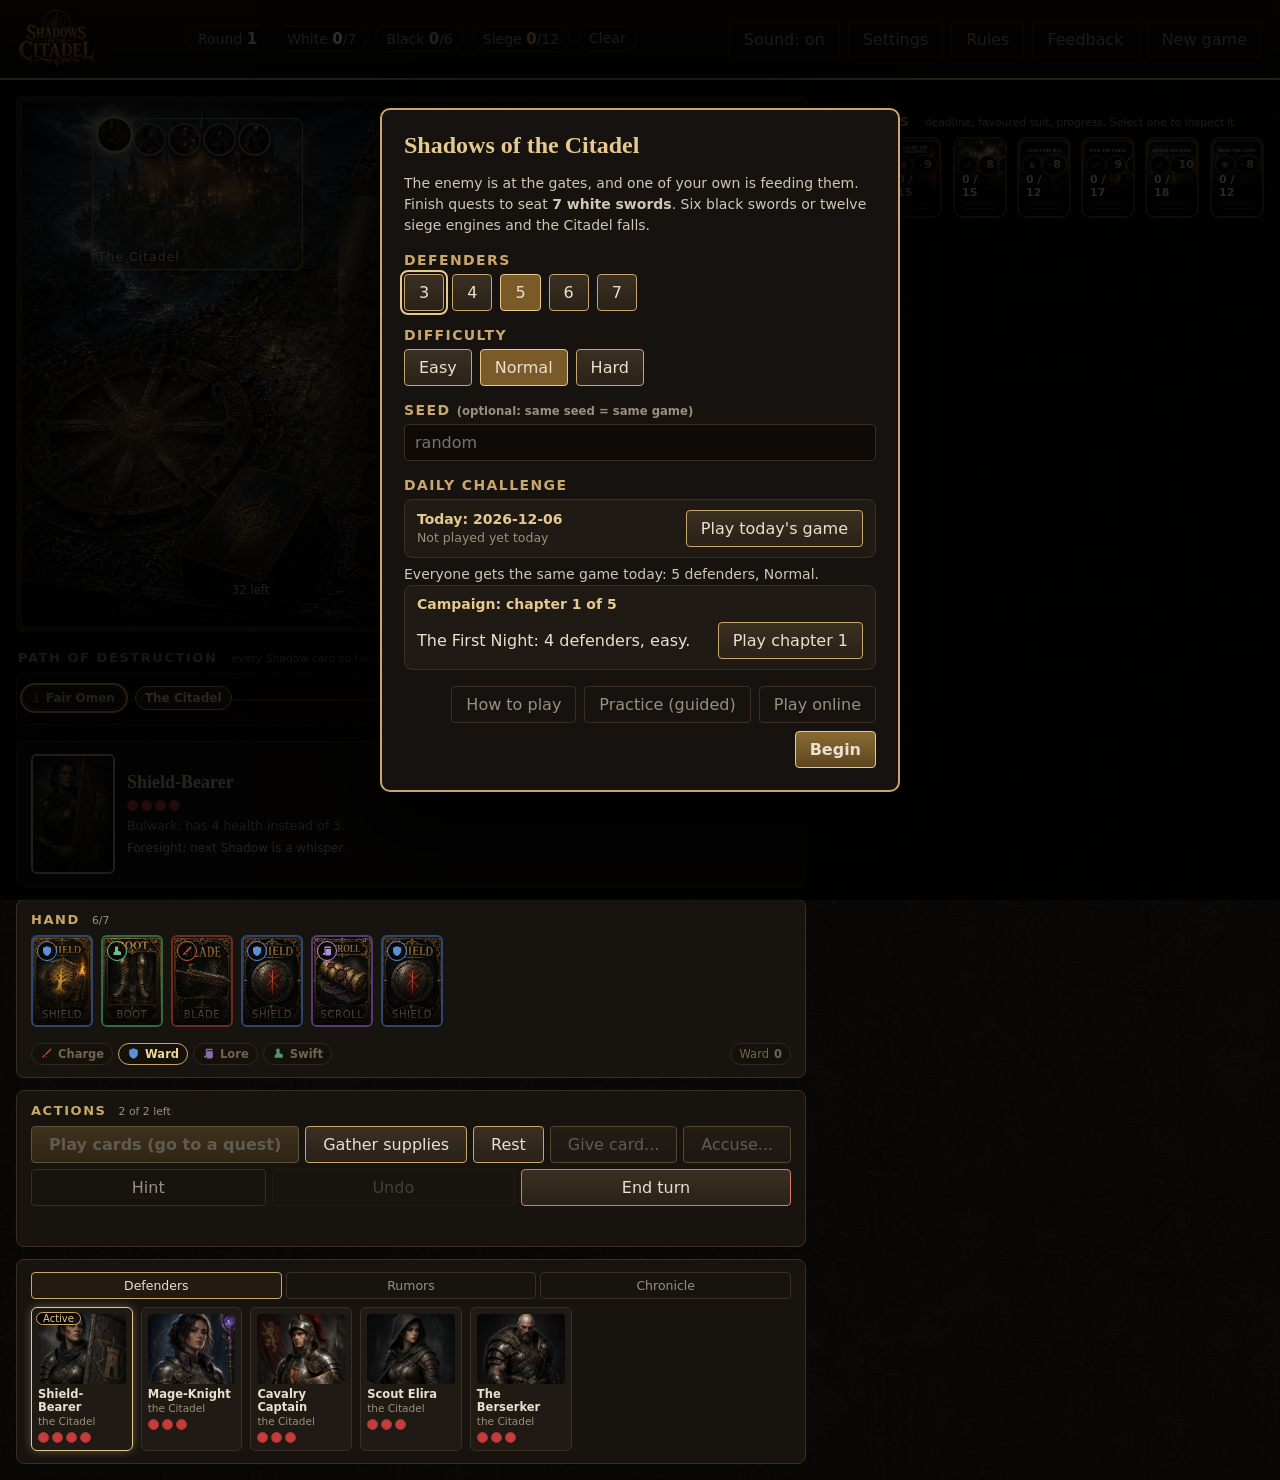
==== index.html @ 79a581ec "﻿Cache-bust CSS and scripts so browsers pick up each release index.html now loads css/js with ?v=202" ====
<!DOCTYPE html>
<html lang="en">
<head>
<meta charset="UTF-8">
<meta name="viewport" content="width=device-width, initial-scale=1">
<title>Shadows of the Citadel</title>
<meta name="description" content="A cooperative board game of siege and betrayal. Hold the Citadel, finish the quests, and unmask the Traitor.">
<meta name="theme-color" content="#080605">
<meta name="color-scheme" content="dark">
<link rel="icon" href="favicon.svg" type="image/svg+xml">
<meta property="og:type" content="website">
<meta property="og:title" content="Shadows of the Citadel">
<meta property="og:description" content="A cooperative board game of siege and betrayal. Hold the Citadel, finish the quests, and unmask the Traitor.">
<meta property="og:image" content="https://generalwax2018.github.io/SHADOWS-OF-THE-CITADEL/assets/social.jpg">
<meta property="og:url" content="https://generalwax2018.github.io/SHADOWS-OF-THE-CITADEL/">
<meta name="twitter:card" content="summary_large_image">
<link rel="preload" href="assets/board.webp" as="image" type="image/webp">
<link rel="stylesheet" href="css/style.css?v=20261123b">
</head>
<body>
<noscript><p style="margin:0;padding:24px;text-align:center;color:#e8e0d0;background:#14100c">Shadows of the Citadel needs JavaScript. Please turn it on for this site and reload.</p></noscript>

<header class="topbar">
  <h1 class="has-logo"><img class="logo-img" src="assets/ui/logo.webp" alt="Shadows of the Citadel"></h1>
  <div class="status" aria-live="polite">
    <span class="chip" title="Rounds played">Round <strong id="round">1</strong></span>
    <span class="chip white" title="Seven white swords wins">White <strong id="white">0</strong>/7</span>
    <span class="chip black" title="Six black swords loses">Black <strong id="black">0</strong>/6</span>
    <span class="chip siege" title="Twelve siege engines loses">Siege <strong id="siege">0</strong>/12</span>
    <span class="chip weather" id="weatherLabel">Clear</span>
    <span class="chip net" id="netChip" hidden></span>
  </div>
  <div class="topbtns">
    <button id="btnSound" class="ghost" aria-pressed="true">Sound: on</button>
    <button id="btnSettings" class="ghost">Settings</button>
    <button id="btnRules" class="ghost">Rules</button>
    <button id="btnFeedback" class="ghost">Feedback</button>
    <button id="btnInvite" class="ghost" hidden title="Invite a friend or bring someone back into this game">Invite / rejoin</button>
    <button id="btnNew" class="ghost">New game</button>
  </div>
</header>

<main class="layout">
  <section class="stage-wrap" aria-label="Game board">
    <div class="stage" id="stage">
      <img class="board-img" src="assets/board.webp" alt="The Citadel war table" draggable="false">
      <div class="overlay" id="overlay">
        <div class="siege-row" id="siegeRow" aria-hidden="true"></div>
        <div class="wheel" id="wheel" aria-hidden="true"></div>
        <div class="deck-label shadow-deck" id="shadowDeck" title="Shadow deck: one card is drawn at the start of every turn"></div>
        <div class="citadel-spot" id="citadelSpot" role="button" tabindex="0" aria-label="The Citadel">
          <span class="spot-name">The Citadel</span>
          <div class="tokens" id="tokens-citadel"></div>
        </div>
        <div class="slots" id="slots"></div>
        <canvas class="weather-canvas" id="weatherCanvas"></canvas>
        <div class="dim" id="dim"></div>
      </div>
      <div class="exp" id="expedition" role="region" aria-label="Mission view"></div>
      <div class="hurt" id="hurt" aria-hidden="true"></div>
      <div class="banner" id="banner" aria-live="polite"></div>
      <div class="shadow-reveal" id="shadowReveal" aria-hidden="true"></div>
      <div class="chronicle" id="chronicle" aria-live="polite"></div>
      <div class="toasts" id="toasts" aria-hidden="true"></div>
    </div>

    <h2 class="missions-title">Path of destruction <small>every Shadow card so far; the fire creeps toward the Citadel</small></h2>
    <div class="trail" id="trail" role="list" aria-label="Shadow cards drawn so far"></div>

  </section>

  <section class="missions-wrap" aria-label="Missions">
    <h2 class="missions-title">Missions <small>deadline, favoured suit, progress. Select one to inspect it</small></h2>
    <div class="missions" id="missions" role="list"></div>
  </section>

  <aside class="side">
    <section class="panel active-panel" id="activePanel"></section>

    <section class="panel quest-list-panel">
      <h2>Quests <small>tap for details</small></h2>
      <div id="questList"></div>
    </section>

    <section class="panel">
      <h2>Hand <small id="handHint"></small></h2>
      <div class="hand" id="hand"></div>
      <div class="powers" id="powers" aria-label="Suit powers: play two cards of one suit to trigger it"></div>
    </section>

    <section class="panel">
      <h2>Actions <small id="actionsLeft"></small></h2>
      <div class="coach" id="coach" hidden></div>
      <div class="actions" id="actions"></div>
      <p class="msg" id="msg" role="status"></p>
    </section>

    <section class="panel tabs-panel">
      <div class="tabbar" role="tablist">
        <button type="button" role="tab" class="sel" data-tab="party" aria-selected="true">Defenders</button>
        <button type="button" role="tab" data-tab="rumors" aria-selected="false">Rumors <i id="rumorDot" class="dot" hidden></i></button>
        <button type="button" role="tab" data-tab="log" aria-selected="false">Chronicle</button>
      </div>
      <div class="tabpane" data-pane="party"><div class="party" id="party"></div></div>
      <div class="tabpane" data-pane="rumors" hidden><p class="muted-note">Who was near each sabotage</p><div id="rumors" class="rumors"></div></div>
      <div class="tabpane" data-pane="log" hidden><div class="log" id="log" aria-live="polite"></div></div>
    </section>
  </aside>
</main>

<!-- quest detail / modals -->
<div class="modal" id="modal" role="dialog" aria-modal="true" aria-labelledby="modalTitle" hidden>
  <div class="modal-card" id="modalCard"></div>
</div>

<script src="js/engine.js?v=20261123b"></script>
<script src="js/fx.js?v=20261123b"></script>
<script src="js/missions.js?v=20261123b"></script>
<script src="js/ambience.js?v=20261123b"></script>
<script src="js/sound.js?v=20261123b"></script>
<script src="js/net.js?v=20261123b"></script>
<script src="js/online.js?v=20261123b"></script>
<script src="js/ui.js?v=20261123b"></script>
</body>
</html>
---- css/style.css ----
:root {
  --bg: #080605;
  --panel: #17130f;
  --panel-2: #1f1a14;
  --edge: #3a2f22;
  --gold: #c9a66b;
  --gold-hi: #e6c98f;
  --ink: #e8e0d0;
  --muted: #9a8f7c;
  --good: #7bc67b;
  --bad: #e07474;
  --blade: #d0584a;
  --shield: #5c8fd6;
  --scroll: #b58be0;
  --boot: #6cc08a;
}
* { box-sizing: border-box; }
html, body { margin: 0; background: var(--bg); color: var(--ink); }
body {
  font-family: 'Segoe UI', system-ui, -apple-system, sans-serif;
  min-height: 100vh;
  background: radial-gradient(circle at 50% 0%, #1c150f 0%, var(--bg) 60%);
}
[hidden] { display: none !important; }
button { font: inherit; color: inherit; }

/* ---------- top bar ---------- */
.topbar {
  display: flex; flex-wrap: wrap; gap: 10px 20px; align-items: center; justify-content: space-between;
  padding: 10px 18px; border-bottom: 2px solid var(--gold);
  background: linear-gradient(180deg, #1c150f, #0d0a08);
}
.topbar h1 { margin: 0; font: 300 clamp(16px, 2.4vw, 24px) Georgia, serif; letter-spacing: 0.35em; text-transform: uppercase; color: var(--gold); }
.status { display: flex; flex-wrap: wrap; gap: 8px; font-size: 14px; }
.chip { padding: 3px 10px; border: 1px solid var(--edge); border-radius: 999px; background: #120e0b; color: var(--muted); }
.chip strong { color: var(--ink); font-size: 15px; }
.chip.white strong { color: #fff; } .chip.black strong { color: #c9b0b0; } .chip.siege strong { color: #ff9a6a; }
.chip.warn { border-color: var(--bad); }
.chip.warn strong { color: var(--bad); }
.topbtns { display: flex; gap: 8px; }

button {
  background: linear-gradient(#3a2f22, #2a2218); border: 1px solid var(--gold);
  padding: 8px 14px; border-radius: 4px; cursor: pointer; transition: background .15s, transform .1s, opacity .15s;
}
button:hover:not(:disabled) { background: #4d4030; }
button:active:not(:disabled) { transform: translateY(1px); }
button:disabled { opacity: .35; cursor: not-allowed; }
button:focus-visible, .slot:focus-visible, .citadel-spot:focus-visible, .card:focus-visible { outline: 2px solid var(--gold-hi); outline-offset: 2px; }
button.ghost { background: transparent; border-color: var(--edge); color: var(--muted); }
button.ghost:hover:not(:disabled) { color: var(--ink); border-color: var(--gold); background: #1a1510; }
button.primary { background: linear-gradient(#8a6a32, #5e4620); border-color: var(--gold-hi); font-weight: 600; }
button.primary:hover:not(:disabled) { background: #9c7a3a; }
button.danger { border-color: var(--bad); }

/* ---------- layout ---------- */
.layout { display: grid; grid-template-columns: minmax(0, 1fr) 380px; gap: 16px; padding: 16px; align-items: start; }
@media (max-width: 980px) { .layout { grid-template-columns: minmax(0, 1fr); padding: 10px; } }
.stage-wrap, .side, .panel { min-width: 0; }
.actions button { flex: 1 1 auto; }
.topbar { gap: 8px 14px; }

/* Phone: the painted frames are too small to read, so show a plain quest list as well. */
.quest-list-panel { display: none; }
@media (max-width: 760px) {
  .quest-list-panel { display: block; }
  .slot .qname, .slot .qmeta { display: none; }
  .topbar h1 { letter-spacing: .18em; }
  .active-panel { grid-template-columns: 70px 1fr; }
  .active-panel .portrait { width: 70px; height: 100px; }
}
.qrow { display: grid; grid-template-columns: 1fr auto; gap: 2px 10px; width: 100%; text-align: left; margin: 0 0 6px; padding: 8px 10px; }
.qrow.selected { border-color: var(--gold-hi); background: #4d4030; }
.qrow small { color: var(--muted); grid-column: 1 / -1; }
.qrow .qbar { grid-column: 1 / -1; height: 5px; background: #000; border-radius: 99px; overflow: hidden; }
.qrow .qbar i { display: block; height: 100%; background: linear-gradient(90deg, #8a6a32, #e6c98f); }

.stage-wrap { position: sticky; top: 10px; }
@media (max-width: 980px) { .stage-wrap { position: static; } }
.stage {
  position: relative; container-type: inline-size; border: 6px solid #2a2218; border-radius: 6px;
  box-shadow: 0 14px 50px rgba(0,0,0,.8); overflow: hidden; background: #000;
}
.board-img { display: block; width: 100%; height: auto; user-select: none; }
.overlay { position: absolute; inset: 0; }

/* siege strip along the top */
.siege-row { position: absolute; left: 42%; width: 54%; top: 11.5%; display: flex; justify-content: space-between; transform: rotate(4.3deg); transform-origin: 0 0; }
.siege-dot {
  width: 3.4cqw; height: 3.4cqw; border-radius: 50%;
  border: 0.25cqw solid rgba(201,166,107,.55); background: rgba(0,0,0,.55);
  transition: background .4s, box-shadow .4s, border-color .4s;
}
.siege-dot.on { background: radial-gradient(circle at 35% 30%, #ffb27a, #c2411a 60%, #5a1a08); border-color: #ffb27a; box-shadow: 0 0 1.2cqw rgba(255,110,40,.8); }

/* sword wheel tokens */
.wheel { position: absolute; inset: 0; pointer-events: none; }
.seat {
  position: absolute; width: 2.9cqw; height: 2.9cqw; transform: translate(-50%, -50%); border-radius: 50%;
  border: 0.25cqw dashed rgba(201,166,107,.55); background: rgba(0,0,0,.35); transition: all .45s;
}
.seat.white { border: 0.25cqw solid #fff; background: radial-gradient(circle at 35% 30%, #fff, #cfcfcf 60%, #8d8d8d); box-shadow: 0 0 1.2cqw rgba(255,255,255,.8); }
.seat.black { border: 0.25cqw solid #777; background: radial-gradient(circle at 35% 30%, #555, #111 60%, #000); box-shadow: 0 0 1cqw rgba(0,0,0,.9); }

.deck-label {
  position: absolute; left: 20.4%; top: 69.5%; width: 17.8%; height: 26%;
  display: flex; align-items: flex-end; justify-content: center; text-align: center;
  font-size: 1.5cqw; color: var(--gold-hi); text-shadow: 0 1px 3px #000; padding-bottom: 0.6cqw; pointer-events: auto;
}

.citadel-spot {
  position: absolute; left: 9%; top: 3%; width: 27%; height: 29%;
  border: 0.2cqw solid transparent; border-radius: 1cqw; cursor: pointer;
  display: flex; flex-direction: column; justify-content: flex-end; padding: 0.6cqw;
  transition: border-color .2s, background .2s;
}
.citadel-spot:hover, .citadel-spot.here { border-color: rgba(201,166,107,.7); background: rgba(201,166,107,.08); }
.spot-name { font-size: 1.6cqw; color: var(--gold-hi); text-shadow: 0 1px 4px #000, 0 0 8px #000; letter-spacing: .08em; }

/* quest frames over the seven gold frames */
.slots { position: absolute; inset: 0; pointer-events: none; }
.slot {
  position: absolute; left: 40.6%; width: 13.4%; height: 6.8%;
  display: flex; flex-direction: column; justify-content: center; gap: 0.3cqw;
  padding: 0.5cqw 1.8cqw 0.5cqw 1cqw; border-radius: 0.8cqw; cursor: pointer; pointer-events: auto;
  background: linear-gradient(90deg, rgba(10,8,6,.88), rgba(10,8,6,.72));
  border: 0.2cqw solid transparent; text-align: left; transition: transform .15s, border-color .15s, box-shadow .15s;
}
.slot:hover { transform: translateX(-0.5cqw); border-color: var(--gold); }
.slot.selected { border-color: var(--gold-hi); box-shadow: 0 0 1.6cqw rgba(230,201,143,.6); }
.slot.empty { opacity: .35; cursor: default; }
.slot.urgent .timer { color: var(--bad); animation: pulse 1.1s ease-in-out infinite; }
.slot .qname {
  font-size: 1.22cqw; line-height: 1.05; color: var(--ink); font-weight: 600;
  display: -webkit-box; -webkit-line-clamp: 2; -webkit-box-orient: vertical; overflow: hidden;
}
.slot .qmeta { display: flex; align-items: center; gap: 0.6cqw; font-size: 1.12cqw; line-height: 1.1; color: var(--muted); white-space: nowrap; }
.slot { padding-top: 0.2cqw; padding-bottom: 0.9cqw; gap: 0.1cqw; }
.slot .bar { position: absolute; left: 1cqw; right: 1.8cqw; bottom: 0.35cqw; height: 0.55cqw; background: #000; border-radius: 99px; overflow: hidden; }
.slot .bar i { display: block; height: 100%; background: linear-gradient(90deg, #8a6a32, #e6c98f); transition: width .4s; }
.suit-ico { display: inline-block; width: 1.8cqw; height: 1.8cqw; vertical-align: -0.35cqw; }
.suit-ico svg, .ico svg { width: 100%; height: 100%; fill: currentColor; }
.suit-blade { color: var(--blade); } .suit-shield { color: var(--shield); } .suit-scroll { color: var(--scroll); } .suit-boot { color: var(--boot); }

/* defender tokens */
.tokens { position: absolute; display: flex; gap: 0.3cqw; }
.slot .tokens { right: 0.3cqw; bottom: -1cqw; }
.citadel-spot .tokens { left: 0.6cqw; top: 0.6cqw; flex-wrap: wrap; }
.token {
  width: 4.2cqw; height: 4.2cqw; border-radius: 50%; border: 0.3cqw solid #777;
  background-size: cover; background-position: 50% 14%; box-shadow: 0 0.3cqw 1cqw #000; transition: transform .4s;
}
.token.active { border-color: var(--gold-hi); box-shadow: 0 0 1.2cqw var(--gold-hi); transform: translateY(-0.6cqw) scale(1.12); }
.token.fallen { filter: grayscale(1) brightness(.5); }

/* weather */
.weather-canvas { position: absolute; inset: 0; width: 100%; height: 100%; pointer-events: none; }
.dim { position: absolute; inset: 0; background: #02030a; opacity: 0; pointer-events: none; transition: opacity 1.5s; }
.toasts { position: absolute; left: 50%; top: 14%; transform: translateX(-50%); display: flex; flex-direction: column; gap: 6px; align-items: center; pointer-events: none; z-index: 5; }
.toast { padding: 6px 14px; background: rgba(10,8,6,.92); border: 1px solid var(--gold); border-radius: 6px; font-size: 1.9cqw; color: var(--ink); animation: toast 3.8s ease forwards; max-width: 70cqw; text-align: center; }
.toast.lose { border-color: var(--bad); color: #ffd0d0; } .toast.win { border-color: var(--good); color: #d4f5d4; }
@keyframes toast { 0% { opacity: 0; transform: translateY(-8px); } 8%, 82% { opacity: 1; transform: none; } 100% { opacity: 0; } }
@keyframes pulse { 50% { opacity: .45; } }
@keyframes breathe { 0%, 100% { transform: scale(1); } 50% { transform: scale(1.018) translateY(-1px); } }
@keyframes glow { 0%, 100% { box-shadow: 0 0 6px rgba(201,166,107,.25); } 50% { box-shadow: 0 0 18px rgba(201,166,107,.6); } }

/* ---------- side panels ---------- */
.side { display: flex; flex-direction: column; gap: 12px; }
.panel { background: var(--panel); border: 1px solid var(--edge); border-radius: 8px; padding: 12px 14px; }
.panel h2 { margin: 0 0 8px; font-size: 13px; letter-spacing: .12em; text-transform: uppercase; color: var(--gold); font-weight: 600; }
.panel h2 small { color: var(--muted); text-transform: none; letter-spacing: 0; font-weight: 400; margin-left: 6px; }

.active-panel { display: grid; grid-template-columns: 84px 1fr; gap: 12px; align-items: center; animation: glow 5s ease-in-out infinite; }
.active-panel .portrait { width: 84px; height: 120px; border-radius: 6px; border: 2px solid var(--gold); overflow: hidden; }
.portrait img { width: 100%; height: 100%; object-fit: cover; object-position: 50% 12%; display: block; animation: breathe 4.5s ease-in-out infinite; transform-origin: 50% 100%; }
.active-panel h3 { margin: 0 0 2px; font: 600 18px Georgia, serif; color: var(--gold-hi); }
.active-panel p { margin: 4px 0 0; font-size: 12.5px; color: var(--muted); line-height: 1.35; }
.hp { display: inline-flex; gap: 3px; vertical-align: middle; }
.hp i { width: 11px; height: 11px; border-radius: 50%; border: 1px solid #a33; background: #c43c3c; }
.hp i.off { background: transparent; border-color: #553; }
.peek { margin-top: 6px; font-size: 12px; color: #9fb8e8; }

.hand { display: flex; flex-wrap: wrap; gap: 7px; min-height: 92px; }
.card {
  width: 54px; height: 82px; border-radius: 6px; border: 2px solid var(--edge); cursor: pointer; user-select: none;
  background: linear-gradient(160deg, #2b231a, #14100c); display: flex; flex-direction: column; align-items: center; justify-content: center; gap: 4px;
  font-size: 10px; letter-spacing: .06em; text-transform: uppercase; color: var(--muted); transition: transform .12s, box-shadow .12s, border-color .12s; position: relative;
}
.card .ico { width: 26px; height: 26px; }
.card:hover { transform: translateY(-4px); }
.card.selected { transform: translateY(-10px); border-color: var(--gold-hi); box-shadow: 0 6px 14px rgba(0,0,0,.6), 0 0 10px rgba(230,201,143,.5); color: var(--ink); }
.card.match::after { content: '\2605'; position: absolute; top: 2px; right: 4px; color: var(--gold-hi); font-size: 11px; }
.card.suit-blade { border-color: #6b2b24; } .card.suit-shield { border-color: #2b4670; } .card.suit-scroll { border-color: #55397a; } .card.suit-boot { border-color: #2d6a45; }
.card.selected.suit-blade { border-color: var(--blade); } .card.selected.suit-shield { border-color: var(--shield); }
.card.selected.suit-scroll { border-color: var(--scroll); } .card.selected.suit-boot { border-color: var(--boot); }
.empty-note { color: var(--muted); font-size: 13px; padding: 6px 0; }

.actions { display: flex; flex-wrap: wrap; gap: 6px; }
.msg { min-height: 20px; margin: 8px 0 0; font-size: 12.5px; color: var(--bad); }
.msg.ok { color: var(--good); }

.party { display: grid; grid-template-columns: repeat(auto-fill, minmax(100px, 1fr)); gap: 8px; }
.pm { border: 1px solid var(--edge); background: var(--panel-2); border-radius: 6px; padding: 6px; font-size: 11.5px; position: relative; }
.pm.active { border-color: var(--gold-hi); box-shadow: 0 0 10px rgba(230,201,143,.35); }
.pm.down { opacity: .45; filter: grayscale(.8); }
.pm .portrait { height: 70px; border-radius: 4px; overflow: hidden; margin-bottom: 4px; }
.pm .nm { font-weight: 600; color: var(--ink); line-height: 1.15; }
.pm .where { color: var(--muted); font-size: 10.5px; margin: 1px 0 3px; }
.pm .badge { position: absolute; top: 4px; left: 4px; background: rgba(0,0,0,.8); border: 1px solid var(--gold); border-radius: 99px; padding: 0 6px; font-size: 10px; color: var(--gold-hi); }
.pm .badge.bad { border-color: var(--bad); color: var(--bad); }

.rumors { font-size: 12.5px; color: var(--muted); }
.rumor { padding: 3px 0; border-bottom: 1px dashed #2c2419; }
.rumor b { color: var(--ink); font-weight: 600; }
.tally { display: flex; flex-wrap: wrap; gap: 6px; margin-top: 8px; }
.tally span { border: 1px solid var(--edge); border-radius: 99px; padding: 1px 9px; background: #120e0b; }
.tally span.hot { border-color: var(--bad); color: #ffd0d0; }

.log { height: 190px; overflow-y: auto; background: #0a0806; border: 1px solid #261e15; border-radius: 6px; padding: 8px; font-size: 12.5px; line-height: 1.4; }
.log div { margin-bottom: 3px; }
.log .turn { color: var(--gold); margin-top: 6px; font-weight: 600; }
.log .win { color: var(--good); } .log .lose { color: var(--bad); }

/* ---------- modals ---------- */
.modal { position: fixed; inset: 0; background: rgba(0,0,0,.82); display: flex; align-items: center; justify-content: center; z-index: 50; padding: 12px; overflow-y: auto; }
.modal-card { background: #161210; border: 2px solid var(--gold); border-radius: 10px; padding: 22px; max-width: 520px; width: 100%; max-height: 94vh; overflow-y: auto; box-shadow: 0 24px 80px #000; }
.modal-card h2 { margin: 0 0 8px; font: 600 24px Georgia, serif; color: var(--gold-hi); }
.modal-card h3 { color: var(--gold); margin: 16px 0 6px; font-size: 14px; letter-spacing: .1em; text-transform: uppercase; }
.modal-card p, .modal-card li { color: #cfc6b4; line-height: 1.5; font-size: 14px; }
.modal-card ul { padding-left: 20px; margin: 6px 0; }
.modal-actions { display: flex; flex-wrap: wrap; gap: 8px; margin-top: 16px; justify-content: flex-end; }
.quest-art { width: 100%; max-height: 52vh; object-fit: contain; border-radius: 6px; display: block; margin: 0 auto 10px; border: 1px solid var(--edge); }
.quest-plate { border: 2px solid var(--gold); border-radius: 6px; padding: 40px 20px; margin-bottom: 10px; text-align: center; background: radial-gradient(circle at 50% 0%, #2a2218, #0e0b08); font: 600 28px Georgia, serif; color: var(--gold-hi); }
.choice-row { display: flex; flex-wrap: wrap; gap: 8px; margin: 6px 0; }
.choice-row button.sel { background: #7a5a28; border-color: var(--gold-hi); }
.pick { display: grid; grid-template-columns: repeat(auto-fill, minmax(110px, 1fr)); gap: 8px; margin-top: 8px; }
.pick button { padding: 6px; text-align: center; font-size: 12px; }
.pick .portrait { height: 80px; border-radius: 4px; overflow: hidden; margin-bottom: 4px; }
.kv { display: grid; grid-template-columns: auto 1fr; gap: 4px 14px; font-size: 13.5px; color: var(--muted); }
.kv b { color: var(--ink); font-weight: 600; }

@media (prefers-reduced-motion: reduce) {
  html:not(.full-motion) *, html:not(.full-motion) *::before, html:not(.full-motion) *::after { animation: none !important; transition: none !important; }
}
/* the Motion setting can also force it on */
html.reduce-motion *, html.reduce-motion *::before, html.reduce-motion *::after { animation: none !important; transition: none !important; }

/* Phone: frame text is unreadable at this size; the Quests list below the board replaces it. */
@media (max-width: 760px) { .slot .qname, .slot .qmeta { display: none !important; } }

.seed-input { width: 100%; padding: 8px 10px; background: #0d0a08; color: var(--ink); border: 1px solid var(--edge); border-radius: 4px; font: inherit; }
.seed-input:focus { outline: 2px solid var(--gold-hi); border-color: var(--gold); }
.record { margin: 12px 0 0; font-size: 13px; color: var(--muted); }
.record b { color: var(--gold-hi); }

/* ---------- motion polish ---------- */
.stage.shake { animation: shake .5s cubic-bezier(.36,.07,.19,.97); }
@keyframes shake {
  10%, 90% { transform: translate3d(-1px, 0, 0); } 20%, 80% { transform: translate3d(3px, 1px, 0); }
  30%, 50%, 70% { transform: translate3d(-6px, -1px, 0); } 40%, 60% { transform: translate3d(6px, 1px, 0); }
}
.hurt { position: absolute; inset: 0; pointer-events: none; opacity: 0; z-index: 4;
  background: radial-gradient(ellipse at center, transparent 40%, rgba(200,24,24,.7) 100%); }
.hurt.on { animation: hurt .7s ease-out; }
@keyframes hurt { 0% { opacity: 0; } 15% { opacity: 1; } 100% { opacity: 0; } }

.seat.pop { animation: pop .9s cubic-bezier(.2,1.6,.4,1); }
@keyframes pop { 0% { transform: translate(-50%,-50%) scale(.2); } 55% { transform: translate(-50%,-50%) scale(1.8); } 100% { transform: translate(-50%,-50%) scale(1); } }
.siege-dot.ignite { animation: ignite .9s ease-out; }
@keyframes ignite { 0% { transform: scale(1.9); filter: brightness(2.4); } 100% { transform: scale(1); filter: none; } }
.slot.gain { animation: gain .8s ease-out; }
@keyframes gain { 0% { box-shadow: 0 0 0 0 rgba(230,201,143,.95); } 100% { box-shadow: 0 0 2.6cqw 1.2cqw rgba(230,201,143,0); } }
.chip strong.bump { animation: bump .5s ease-out; display: inline-block; }
@keyframes bump { 0% { transform: scale(1); } 35% { transform: scale(1.7); color: var(--gold-hi); } 100% { transform: scale(1); } }

.burst { position: absolute; width: 0; height: 0; z-index: 4; pointer-events: none; }
.burst::before, .burst::after { content: ''; position: absolute; left: 0; top: 0; border-radius: 50%; transform: translate(-50%,-50%); }
.burst::before { width: 4cqw; height: 4cqw; border: 0.4cqw solid rgba(255,230,160,.95); animation: ring 1s ease-out forwards; }
.burst::after { width: 2cqw; height: 2cqw; background: radial-gradient(circle, rgba(255,240,190,.95), rgba(230,180,80,0) 70%); animation: ring 1.1s .08s ease-out forwards; }
@keyframes ring { 0% { transform: translate(-50%,-50%) scale(.2); opacity: 1; } 100% { transform: translate(-50%,-50%) scale(5); opacity: 0; } }

.card.deal { animation: deal .5s cubic-bezier(.2,.9,.3,1.2) both; }
@keyframes deal { 0% { opacity: 0; transform: translateY(-34px) rotate(-10deg) scale(.8); } 100% { opacity: 1; transform: none; } }

.banner {
  position: absolute; left: 50%; top: 46%; z-index: 6; pointer-events: none; opacity: 0;
  transform: translate(-50%,-50%) scale(.85); padding: 0.8cqw 3.4cqw; border: 0.2cqw solid var(--gold);
  background: linear-gradient(90deg, rgba(10,8,6,0), rgba(10,8,6,.9) 20%, rgba(10,8,6,.9) 80%, rgba(10,8,6,0));
  font: 600 3cqw Georgia, serif; letter-spacing: .1em; color: var(--gold-hi); text-shadow: 0 0.2cqw 1cqw #000; white-space: nowrap;
  border-left: none; border-right: none; transition: opacity .35s, transform .35s;
}
.banner.show { opacity: 1; transform: translate(-50%,-50%) scale(1); }
.banner.mine { color: #fff3c9; box-shadow: 0 0 3cqw rgba(230,201,143,.5); }

.shadow-reveal { position: absolute; right: 2.5%; top: 14%; z-index: 6; pointer-events: none; perspective: 900px; opacity: 0; }
.shadow-reveal.show { opacity: 1; }
.sr-card {
  width: 19cqw; padding: 1.2cqw 1.4cqw; text-align: center; border: 0.3cqw solid #6b2b24; border-radius: 1cqw;
  background: linear-gradient(160deg, #1b0f0d, #0a0605); color: #e8cfc8; box-shadow: 0 1cqw 3cqw #000;
  animation: flipin .7s cubic-bezier(.2,.8,.2,1) both, fadeout .5s 1.8s forwards;
}
.sr-card small { display: block; font-size: 1.1cqw; letter-spacing: .3em; text-transform: uppercase; color: #b9645a; }
.sr-card b { display: block; font: 600 2.3cqw Georgia, serif; margin: 0.3cqw 0; color: #ffd9cf; }
.sr-card span { font-size: 1.35cqw; color: #cdb2ab; line-height: 1.3; }
@keyframes flipin { 0% { transform: rotateY(90deg) translateY(-2cqw); opacity: 0; } 100% { transform: none; opacity: 1; } }
@keyframes fadeout { to { opacity: 0; transform: translateY(1cqw); } }

.turn-tag { display: inline-block; font-size: 11px; letter-spacing: .12em; text-transform: uppercase; color: var(--muted); border: 1px solid var(--edge); border-radius: 99px; padding: 1px 9px; margin-bottom: 4px; }
.turn-tag.mine { color: #1b130a; background: var(--gold-hi); border-color: var(--gold-hi); font-weight: 700; }
.role-tag { display: inline-block; margin: 0 0 4px 6px; font-size: 11px; letter-spacing: .1em; text-transform: uppercase; color: #ffd0d0; border: 1px solid var(--bad); border-radius: 99px; padding: 1px 9px; }
.pm .owner { color: var(--gold); font-size: 10.5px; }
.chip.net { border-color: var(--gold); }

/* ---------- online lobby ---------- */
textarea.code { width: 100%; background: #0d0a08; color: #cfc6b4; border: 1px solid var(--edge); border-radius: 4px; padding: 8px; font: 11px/1.35 Consolas, monospace; resize: vertical; word-break: break-all; }
textarea.code:focus { outline: 2px solid var(--gold-hi); }
.row { display: flex; flex-wrap: wrap; gap: 8px; margin: 8px 0; }
label.check { display: flex; gap: 8px; align-items: center; margin: 12px 0 0; font-size: 13px; color: var(--muted); }
.seat-list { list-style: none; padding: 0; margin: 8px 0; display: grid; gap: 4px; }
.seat-row { display: grid; grid-template-columns: 24px 1fr auto; gap: 8px; padding: 6px 10px; border: 1px solid var(--edge); border-radius: 4px; background: var(--panel-2); font-size: 14px; }
.seat-row em { font-style: normal; font-size: 11px; letter-spacing: .1em; text-transform: uppercase; color: var(--muted); }
.seat-row.human em, .seat-row.host em { color: var(--good); }

/* toasts sit over the (decorative) mountain panel so they never cover quest frames or the wheel */
.toasts { left: auto; right: 2%; top: auto; bottom: 3%; transform: none; align-items: flex-end; max-width: 44%; }
.toast { font-size: 1.45cqw; padding: 0.5cqw 1.2cqw; max-width: 42cqw; text-align: right; }

/* ======================= mission cards ======================= */
.stage-wrap { position: static; }
@media (min-width: 981px) { .side { position: sticky; top: 10px; max-height: calc(100vh - 20px); overflow-y: auto; scrollbar-width: thin; padding-right: 2px; } }

.missions-title { margin: 18px 2px 8px; font-size: 13px; letter-spacing: .12em; text-transform: uppercase; color: var(--gold); font-weight: 600; }
.missions-title small { text-transform: none; letter-spacing: 0; color: var(--muted); font-weight: 400; margin-left: 8px; }
.missions { display: grid; grid-template-columns: repeat(7, minmax(0, 1fr)); gap: 10px; }
.mslot { position: relative; aspect-ratio: 2 / 3; border-radius: 9px; }
.mslot.empty { border: 1px dashed var(--edge); background: rgba(255,255,255,.02); }

.mc {
  position: absolute; inset: 0; width: 100%; height: 100%; padding: 0; overflow: hidden; cursor: pointer; text-align: left;
  border: 2px solid #4a3b28; border-radius: 9px; background: #0d0a07; color: var(--ink);
  transform: perspective(800px) rotateX(var(--rx, 0deg)) rotateY(var(--ry, 0deg)) translateY(var(--ty, 0px));
  transition: transform .18s ease-out, border-color .2s, box-shadow .25s;
  box-shadow: 0 6px 16px rgba(0,0,0,.55);
}
.mc:hover { --ty: -6px; border-color: var(--gold); background: #0d0a07; }
.mc.selected { border-color: var(--gold-hi); box-shadow: 0 0 20px rgba(230,201,143,.6), 0 6px 16px rgba(0,0,0,.55); }
.mc:focus-visible { outline: 2px solid var(--gold-hi); outline-offset: 3px; }
.mc.urgent { animation: urgent 1.7s ease-in-out infinite; }
@keyframes urgent { 0%, 100% { box-shadow: 0 0 0 rgba(255,60,40,0), 0 6px 16px rgba(0,0,0,.55); border-color: #6b2b24; } 50% { box-shadow: 0 0 22px rgba(255,70,40,.75), 0 6px 16px rgba(0,0,0,.55); border-color: #d0584a; } }
.mc.hit { animation: hit .6s ease-out; }
@keyframes hit { 0% { filter: none; } 25% { filter: brightness(1.6) saturate(0) ; transform: translateX(-4px); } 50% { transform: translateX(4px); } 100% { filter: none; } }

.mc-art { position: absolute; inset: 0; }
.mc-img, .mc-svg { width: 100%; height: 100%; display: block; object-fit: cover; user-select: none; pointer-events: none; }
.mc-img { animation: kenburns 16s ease-in-out infinite alternate; transform-origin: 50% 40%; }
@keyframes kenburns { from { transform: scale(1) translate(0, 0); } to { transform: scale(1.09) translate(-1.2%, -1.5%); } }
.mc-shine { position: absolute; inset: 0; pointer-events: none; opacity: 0; transition: opacity .25s;
  background: radial-gradient(circle at var(--sx, 50%) 30%, rgba(255,240,200,.28), transparent 55%); }
.mc:hover .mc-shine { opacity: 1; }

.mc-top { position: absolute; left: 4%; right: 4%; top: 3.5%; display: flex; justify-content: space-between; align-items: center; pointer-events: none; }
.mc-chip { display: inline-flex; align-items: center; gap: 3px; height: 20px; min-width: 20px; padding: 0 5px; border-radius: 99px; background: rgba(8,6,4,.86); border: 1px solid #6e5730; font-size: 11px; line-height: 1; }
.mc-chip svg { width: 12px; height: 12px; fill: currentColor; }
.mc-suit { justify-content: center; }
.mc-timer { color: var(--gold-hi); }
.mc.urgent .mc-timer { color: #ff9a8a; border-color: #d0584a; animation: pulse 1s ease-in-out infinite; }
.mc.urgent .mc-timer svg { animation: flip 2s ease-in-out infinite; }
@keyframes flip { 0%, 40% { transform: rotate(0); } 60%, 100% { transform: rotate(180deg); } }

.mc-bottom { position: absolute; left: 0; right: 0; bottom: 0; padding: 14px 7px 7px; pointer-events: none; background: linear-gradient(to top, rgba(6,4,3,.95) 40%, rgba(6,4,3,0)); }
.mc-meta { display: flex; justify-content: space-between; align-items: center; gap: 4px; font-size: 11px; color: #e1d6bd; margin-bottom: 4px; }
.mc-prog { font-variant-numeric: tabular-nums; font-weight: 600; text-shadow: 0 1px 2px #000; }
.mc-tokens { display: flex; }
.mc-token { width: 20px; height: 20px; margin-left: -6px; border-radius: 50%; border: 1.5px solid #888; background-size: cover; background-position: 50% 14%; box-shadow: 0 1px 4px #000; }
.mc-token.active { border-color: var(--gold-hi); box-shadow: 0 0 8px var(--gold-hi); }
.mc-bar { height: 6px; background: #000; border-radius: 99px; overflow: hidden; border: 1px solid #3a2f22; }
.mc-bar i { display: block; height: 100%; width: 0; background: linear-gradient(90deg, #8a6a32, #f0d89a); box-shadow: 0 0 8px rgba(240,216,154,.7); }

.mc.gain { animation: cardgain .9s ease-out; }
@keyframes cardgain { 0% { box-shadow: 0 0 0 0 rgba(240,216,154,.9); transform: translateY(-4px) scale(1.03); } 100% { box-shadow: 0 0 26px 8px rgba(240,216,154,0); transform: none; } }
.mc-float { position: absolute; left: 50%; top: 42%; z-index: 4; transform: translateX(-50%); font: 700 28px Georgia, serif; color: #fff3c9; text-shadow: 0 0 14px #ffb347, 0 2px 4px #000; pointer-events: none; animation: floatup 1.3s ease-out forwards; }
@keyframes floatup { 0% { opacity: 0; transform: translate(-50%, 14px) scale(.6); } 20% { opacity: 1; transform: translate(-50%, 0) scale(1.25); } 100% { opacity: 0; transform: translate(-50%, -46px) scale(1); } }

/* new card flips in; finished card stamps and leaves */
.mc.entering { animation: flipin2 .8s cubic-bezier(.2,.9,.3,1) both; }
@keyframes flipin2 { 0% { opacity: 0; transform: perspective(800px) rotateY(-100deg) translateY(-24px) scale(.9); } 100% { opacity: 1; transform: none; } }
.mc.leaving { z-index: 3; pointer-events: none; animation-duration: 1.4s; animation-fill-mode: forwards; animation-timing-function: ease-in; }
.mc.leaving.success { animation-name: winout; border-color: var(--gold-hi); }
.mc.leaving.fail { animation-name: failout; border-color: #d0584a; }
.mc.leaving .mc-bottom, .mc.leaving .mc-top { opacity: .5; }
@keyframes winout { 0% { transform: none; filter: brightness(1.6); box-shadow: 0 0 40px 10px rgba(255,220,130,.9); } 35% { transform: scale(1.08); filter: brightness(1.3); } 70% { opacity: 1; transform: scale(1.04) translateY(-8px); box-shadow: 0 0 30px rgba(255,220,130,.7); } 100% { opacity: 0; transform: perspective(800px) rotateY(90deg) translateY(-30px) scale(.9); } }
@keyframes failout { 0% { transform: none; } 12% { transform: translateX(-6px) rotate(-1.5deg); filter: brightness(.9); } 24% { transform: translateX(6px) rotate(1.5deg); } 40% { filter: grayscale(1) brightness(.6); transform: none; } 100% { opacity: 0; filter: grayscale(1) brightness(.35); transform: translateY(70px) rotate(8deg) scale(.92); } }
.mc-stamp { position: absolute; left: 50%; top: 46%; z-index: 5; padding: 4px 14px; border: 3px solid; border-radius: 4px; font: 700 19px Georgia, serif; letter-spacing: .14em; white-space: nowrap; transform: translate(-50%, -50%) rotate(-12deg) scale(2.2); opacity: 0; animation: stamp .45s .12s cubic-bezier(.2,1.4,.4,1) forwards; background: rgba(8,6,4,.82); }
.mc-stamp.success { color: #ffe9a8; border-color: #f0d89a; text-shadow: 0 0 12px #ffb347; }
.mc-stamp.fail { color: #ff9a8a; border-color: #d0584a; }
@keyframes stamp { to { opacity: 1; transform: translate(-50%, -50%) rotate(-12deg) scale(1); } }

/* quest card inside the detail dialog */
.mc-modal { width: min(100%, 340px); aspect-ratio: 2 / 3; margin: 0 auto 10px; border-radius: 10px; overflow: hidden; border: 2px solid #4a3b28; box-shadow: 0 10px 30px #000; }

/* ---------- in-scene animation for the generated mission illustrations ---------- */
.mc-svg .flame { transform-box: fill-box; transform-origin: 50% 100%; animation: flame .8s ease-in-out infinite alternate; }
@keyframes flame { from { transform: scale(1, 1) skewX(-4deg); } to { transform: scale(.86, 1.14) skewX(5deg); } }
.mc-svg .glow-pulse { transform-box: fill-box; transform-origin: 50% 50%; animation: glowp 2.4s ease-in-out infinite; }
@keyframes glowp { 0%, 100% { opacity: .65; transform: scale(.94); } 50% { opacity: 1; transform: scale(1.06); } }
.mc-svg .lantern { animation-duration: 3.6s; }
.mc-svg .fireglow { animation: fireglow 1.3s ease-in-out infinite alternate; }
@keyframes fireglow { from { opacity: .45; } to { opacity: .95; } }
.mc-svg .twinkle { animation: twinkle 3s ease-in-out infinite; }
@keyframes twinkle { 0%, 100% { opacity: .25; } 50% { opacity: 1; } }
.mc-svg .rise { animation: rise 3s linear infinite; }
@keyframes rise { 0% { transform: translateY(0); opacity: 0; } 15% { opacity: 1; } 100% { transform: translateY(-80px) translateX(8px); opacity: 0; } }
.mc-svg .bob { transform-box: fill-box; transform-origin: 50% 100%; animation: bob 3.6s ease-in-out infinite; }
@keyframes bob { 0%, 100% { translate: 0 0; rotate: -2deg; } 50% { translate: 0 -4px; rotate: 2deg; } }
.mc-svg .wave { animation: wave 7s linear infinite; }
.mc-svg .wave.slow { animation-duration: 12s; animation-direction: reverse; }
@keyframes wave { to { transform: translateX(-120px); } }
.mc-svg .flash { animation: flash 7s linear infinite; opacity: 0; }
@keyframes flash { 0%, 88%, 100% { opacity: 0; } 89% { opacity: 1; } 91% { opacity: .15; } 93% { opacity: 1; } 96% { opacity: 0; } }
.mc-svg .drift { animation: drift 20s ease-in-out infinite alternate; }
.mc-svg .drift.rev { animation-direction: alternate-reverse; animation-duration: 26s; }
.mc-svg .drift-slow { animation: drift 32s ease-in-out infinite alternate; }
@keyframes drift { from { transform: translateX(-34px); } to { transform: translateX(34px); } }
.mc-svg .sway { transform-box: fill-box; transform-origin: 0 0; animation: sway 2.6s ease-in-out infinite alternate; }
@keyframes sway { from { transform: skewY(-5deg) scaleX(1); } to { transform: skewY(5deg) scaleX(.9); } }
.mc-svg .hammer { transform-box: fill-box; transform-origin: 50% 100%; animation: swing 1.2s ease-in infinite; }
@keyframes swing { 0% { transform: rotate(-6deg); } 45% { transform: rotate(-34deg); } 58% { transform: rotate(8deg); } 100% { transform: rotate(-6deg); } }
.mc-svg .spin-slow { transform-origin: 200px 250px; animation: spin 90s linear infinite; }
@keyframes spin { to { transform: rotate(360deg); } }
.mc-svg .paper { animation: paper 7s linear infinite; }
@keyframes paper { 0% { transform: translate(0, 0) rotate(0); opacity: 0; } 15% { opacity: .9; } 100% { transform: translate(30px, -120px) rotate(160deg); opacity: 0; } }
.mc-svg .beam { animation: beam 4s ease-in-out infinite alternate; }
@keyframes beam { from { opacity: .06; } to { opacity: .22; } }

/* tablets and phones: cards become a swipeable row */
@media (max-width: 980px) {
  .missions { grid-auto-flow: column; grid-template-columns: none; grid-auto-columns: minmax(120px, 30%); overflow-x: auto; padding: 4px 2px 12px; scroll-snap-type: x mandatory; }
  .mslot { scroll-snap-align: start; }
}
@media (max-width: 560px) { .missions { grid-auto-columns: 44%; } .missions-title small { display: none; } }
.quest-list-panel { display: none !important; }

.mc:disabled { opacity: 1; cursor: default; }

.mc-top { top: 20.5%; left: 5%; right: 5%; }

/* painting drop-ins and extra scene motion */
.mc-svg .art-photo { transform-box: fill-box; transform-origin: 50% 50%; animation: kenburns 18s ease-in-out infinite alternate; }
.mc-svg .card-photo { transform-box: fill-box; transform-origin: 50% 40%; animation: kenburns 16s ease-in-out infinite alternate; }
.mc-svg .mote { animation: mote 12s linear infinite; }
@keyframes mote { 0% { transform: translate(0, 0); opacity: 0; } 20% { opacity: .9; } 100% { transform: translate(18px, -70px); opacity: 0; } }
.mc-svg .smoke { animation: smoke 7s ease-out infinite; transform-box: fill-box; transform-origin: 50% 100%; }
@keyframes smoke { 0% { transform: translateY(14px) scale(.7); opacity: 0; } 30% { opacity: .6; } 100% { transform: translateY(-40px) scale(1.5); opacity: 0; } }
.mc-svg .rain { animation: rain .9s linear infinite; }
@keyframes rain { from { transform: translate(0, -20px); opacity: 0; } 20% { opacity: .5; } to { transform: translate(-6px, 120px); opacity: 0; } }
.mc-svg .shimmer { animation: shimmer 2.2s ease-in-out infinite alternate; }
@keyframes shimmer { from { transform: translateY(0) scaleY(1); opacity: .05; } to { transform: translateY(-4px) scaleY(1.04); opacity: .12; } }
.mc-svg .spray { animation: spray 2.6s ease-in-out infinite; }
@keyframes spray { 0%, 100% { transform: translateY(0); opacity: .2; } 50% { transform: translateY(-5px); opacity: .8; } }

/* ======================= live missions: progress hooks ======================= */
.mc-svg .pg { opacity: 0; transform-box: fill-box; transform-origin: 50% 100%; transition: opacity .9s ease, transform .9s cubic-bezier(.2,.9,.3,1.2); }
.mc-svg .pg.on { opacity: 1; }
.mc-svg .pgx { opacity: 1; transition: opacity .9s ease; }
.mc-svg .pgx.on { opacity: 0; }
.mc-svg .lit.pg { transform: scale(.3); } .mc-svg .lit.pg.on { transform: scale(1); }
.mc-svg .bar.pg { transform-origin: 50% 0%; transform: scaleY(.15); } .mc-svg .bar.pg.on { transform: scaleY(1); }
.mc-svg .blade.pg { transform: translateY(-10px); } .mc-svg .blade.pg.on { transform: none; }
.mc-svg .scroll.pg { transform: translateY(12px); } .mc-svg .scroll.pg.on { transform: none; }
.mc-svg .spot { opacity: .16; transition: opacity .9s ease; }
.mc-svg .spot.on { opacity: 1; }
.mc-svg .spot .mark { opacity: 0; transform-box: fill-box; transform-origin: 50% 50%; }
.mc-svg .spot.on .mark { opacity: .9; animation: mark 2s ease-in-out infinite; }
@keyframes mark { 0%, 100% { transform: scale(.9); opacity: .5; } 50% { transform: scale(1.15); opacity: 1; } }
.mc-svg .sweep { transform-box: fill-box; transform-origin: 0% 100%; animation: sweep 9s ease-in-out infinite alternate; }
@keyframes sweep { from { transform: rotate(-8deg); } to { transform: rotate(36deg); } }
.mc-svg .firebig { transform-box: fill-box; transform-origin: 50% 100%; transform: scale(calc(.45 + var(--p, .5) * .75)); transition: transform 1.2s ease; }
.mc-svg .blaze { transform-box: fill-box; transform-origin: 50% 100%; transform: scale(calc(1.12 - var(--p, 0) * .8)); opacity: calc(1 - var(--p, 0) * .6); transition: transform 1.2s ease, opacity 1.2s ease; }
.mc-svg .fogvar { opacity: calc(1 - var(--p, 0) * .65); transition: opacity 1.2s ease; }
.mc-svg .riders { transform: translate(calc(var(--p, 0) * 64px), calc(var(--p, 0) * -12px)); transition: transform 1.4s ease; }
.mc-svg .kn { transform-box: fill-box; transform-origin: 50% 100%; transition: transform .9s cubic-bezier(.2,.9,.3,1.1); }
.mc-svg .kn.on { transform: translateY(8px) scaleY(.76); }
.mc-svg .ban { transform: translateY(calc((1 - var(--p, 0)) * 16px)); transition: transform 1.2s ease; }
.mc-svg .rays { opacity: calc(.25 + var(--p, 0) * .75); transition: opacity 1.2s ease; }
.mc-svg .spin-slow { transform-box: fill-box; transform-origin: 50% 50%; }
.mc-svg .pv-glow { opacity: calc(.1 + var(--p, 0) * .55); mix-blend-mode: screen; transition: opacity 1.2s ease; animation: glowp 3s ease-in-out infinite; }

/* ======================= live mission windows over the board panels ======================= */
.lv { position: absolute; inset: 0; overflow: hidden; background: #050403; }
.lv > svg, .lv > canvas, .lv > .lv-tint { position: absolute; inset: 0; width: 100%; height: 100%; display: block; }
.lv > svg { pointer-events: none; }
.lv > canvas { pointer-events: none; }
.lv-tint { pointer-events: none; }
.lv.urgent .lv-tint { animation: urgentTint 1.6s ease-in-out infinite; }
@keyframes urgentTint { 0%, 100% { box-shadow: inset 0 0 0 rgba(255,60,40,0); } 50% { box-shadow: inset 0 0 5cqw rgba(255,60,40,.55); } }
.lv.flare { animation: lvflare 1.3s ease-out; }
@keyframes lvflare { 0% { filter: brightness(1); } 25% { filter: brightness(1.9) saturate(1.3); } 100% { filter: none; } }
.lv.entering { animation: lvin 1s ease both; z-index: 2; }
.lv.leaving { animation: lvout 1s ease forwards; z-index: 3; }
@keyframes lvin { from { opacity: 0; transform: scale(1.06); } to { opacity: 1; transform: none; } }
@keyframes lvout { to { opacity: 0; transform: scale(.97); } }

.mwin { position: absolute; left: 63.8%; width: 30.6%; padding: 0; border: 0; border-radius: 3px; overflow: hidden; cursor: pointer; background: #050403; color: var(--ink); text-align: left; pointer-events: auto; }
.mwin.top { top: 28.7%; height: 21.2%; }
.mwin.bottom { left: 64.4%; width: 32.8%; top: 57%; height: 28.2%; }
.mwin:hover:not(:disabled) { background: #050403; }
.mwin::after { content: ''; position: absolute; inset: 0; pointer-events: none; box-shadow: inset 0 0 0 2px rgba(201,166,107,.3), inset 0 0 3cqw rgba(0,0,0,.6); border-radius: 3px; z-index: 5; }
.mwin:focus-visible { outline: 2px solid var(--gold-hi); outline-offset: 2px; }
.mwin.empty { opacity: .0; pointer-events: none; }
.mwin-label { position: absolute; left: 0; right: 0; bottom: 0; z-index: 4; padding: 5cqw 1.4cqw 1.1cqw; background: linear-gradient(to top, rgba(5,3,2,.92) 35%, rgba(5,3,2,0)); display: grid; grid-template-columns: 1fr auto; gap: 0.3cqw 1cqw; align-items: end; pointer-events: none; }
.mwin-label b { font: 600 1.9cqw Georgia, serif; color: #f0e4c8; text-shadow: 0 .2cqw .8cqw #000; }
.mwin-label span { font-size: 1.3cqw; color: #d8c9a6; font-variant-numeric: tabular-nums; }
.mwin-label .mwin-bar { grid-column: 1 / -1; height: 0.7cqw; background: #000; border-radius: 99px; overflow: hidden; border: 1px solid #3a2f22; }
.mwin-label .mwin-bar i { display: block; height: 100%; width: 0; background: linear-gradient(90deg, #8a6a32, #f0d89a); box-shadow: 0 0 .8cqw rgba(240,216,154,.7); transition: width .8s ease; }
.mwin-hint { position: absolute; top: 1cqw; right: 1.2cqw; z-index: 4; padding: .3cqw 1cqw; border-radius: 99px; background: rgba(8,6,4,.78); border: 1px solid #6e5730; font-size: 1.15cqw; letter-spacing: .1em; text-transform: uppercase; color: var(--gold-hi); opacity: 0; transition: opacity .2s; pointer-events: none; }
.mwin:hover .mwin-hint, .mwin:focus-visible .mwin-hint { opacity: 1; }
.mwin-tokens { position: absolute; left: 1.2cqw; top: 1cqw; z-index: 4; display: flex; pointer-events: none; }
.mwin-tokens .mc-token { width: 3.4cqw; height: 3.4cqw; margin-left: -1cqw; }

/* ======================= expedition view ======================= */
.exp { position: absolute; inset: 0; z-index: 7; pointer-events: none; opacity: 0; transition: opacity .35s; }
.exp.open { pointer-events: auto; opacity: 1; background: radial-gradient(ellipse at center, rgba(2,1,1,.55), rgba(2,1,1,.9)); }
.exp-frame { position: absolute; left: 13%; right: 13%; top: 3.5%; bottom: 3.5%; border: .45cqw solid #8a6f3a; border-radius: 1cqw; overflow: hidden; background: #000; box-shadow: 0 0 6cqw #000, inset 0 0 0 .15cqw #3a2a14; transform-origin: 50% 50%; }
.exp-frame .lv { position: absolute; inset: 0; }
.exp-top { position: absolute; left: 0; right: 0; top: 0; z-index: 6; display: flex; align-items: center; gap: 1.2cqw; padding: 1.6cqw 2cqw 5cqw; background: linear-gradient(rgba(4,3,2,.9), rgba(4,3,2,0)); pointer-events: none; }
.exp-top h3 { margin: 0; font: 600 3.3cqw Georgia, serif; letter-spacing: .06em; color: #f4e8cc; text-shadow: 0 .3cqw 1.2cqw #000; }
.exp-top .mc-chip { height: auto; padding: .4cqw 1.1cqw; font-size: 1.6cqw; }
.exp-top .mc-chip svg { width: 1.9cqw; height: 1.9cqw; }
.exp-close { position: absolute; top: 1.2cqw; right: 1.4cqw; z-index: 8; padding: .6cqw 1.4cqw; font-size: 1.5cqw; background: rgba(10,8,5,.85); }
.exp-bottom { position: absolute; left: 0; right: 0; bottom: 0; z-index: 6; padding: 6cqw 2cqw 1.8cqw; background: linear-gradient(rgba(4,3,2,0), rgba(4,3,2,.94) 50%); display: grid; grid-template-columns: 1fr auto; gap: .8cqw 2cqw; align-items: end; pointer-events: none; }
.exp-bottom .obj { font-size: 1.7cqw; color: #e6dabf; max-width: 46cqw; line-height: 1.35; }
.exp-bottom .meter { grid-column: 1 / -1; display: grid; grid-template-columns: auto 1fr auto; gap: 1.2cqw; align-items: center; font-size: 1.7cqw; color: #f0e4c8; font-variant-numeric: tabular-nums; }
.exp-bottom .meter .bar { height: 1.1cqw; background: #000; border-radius: 99px; overflow: hidden; border: 1px solid #5a4626; }
.exp-bottom .meter .bar i { display: block; height: 100%; width: 0; background: linear-gradient(90deg, #8a6a32, #f6e2a8); box-shadow: 0 0 1.4cqw rgba(246,226,168,.8); transition: width .9s ease; }
.exp-bottom .who { display: flex; align-items: center; }
.exp-bottom .who .mc-token { width: 5cqw; height: 5cqw; margin-left: -1.4cqw; border-width: .3cqw; }
.exp-opt { position: absolute; left: 2cqw; top: 8cqw; z-index: 8; font-size: 1.25cqw; color: var(--muted); display: flex; gap: .6cqw; align-items: center; background: rgba(8,6,4,.7); padding: .3cqw 1cqw; border-radius: 99px; border: 1px solid #3a2f22; cursor: pointer; }
.exp-opt input { margin: 0; }
.exp-result { position: absolute; inset: 0; z-index: 9; display: flex; align-items: center; justify-content: center; pointer-events: none; }
.exp-result b { font: 700 6cqw Georgia, serif; letter-spacing: .16em; padding: 1cqw 4cqw; border: .5cqw solid; border-radius: .6cqw; background: rgba(6,4,3,.8); transform: rotate(-8deg); animation: stamp .5s cubic-bezier(.2,1.4,.4,1) both; }
.exp-result.success b { color: #ffe9a8; border-color: #f0d89a; text-shadow: 0 0 2cqw #ffb347; }
.exp-result.fail b { color: #ff9a8a; border-color: #d0584a; }
@media (max-width: 760px) { .exp-frame { left: 2%; right: 2%; } .mwin-hint { display: none; } }

/* expedition header: title on its own line, chips beneath, buttons on the right */
.exp-top { flex-wrap: wrap; padding-right: 24cqw; row-gap: .6cqw; }
.exp-top h3 { flex: 1 0 100%; }
.exp-close { top: 1.4cqw; right: 1.6cqw; }
.exp-opt { left: auto; right: 1.6cqw; top: 6cqw; }

/* ======================= tall paintings (assets/art/<id>.jpg, 2:3) ======================= */
/* on mission cards the painting fills the card, with the title and objective over it */
.mc-svg.bleed > g[clip-path] { display: none; }
.mc-svg.bleed .f-win { display: none; }
.mc-svg.bleed .f-top { fill: url(#fade-top); opacity: 1; height: 150px; }
.mc-svg.bleed .f-bot { fill: url(#fade-bot); opacity: 1; y: 392px; height: 194px; }
.mc-svg .art-bleed { transform-box: fill-box; transform-origin: 50% 40%; animation: kenburns 18s ease-in-out infinite alternate; }
/* in the wide board windows and the expedition view the camera pans slowly down the painting */
.lv-art { position: absolute; inset: 0; background-size: cover; background-position: 50% 8%; animation: lvpan 42s ease-in-out infinite alternate; }
@keyframes lvpan { from { background-position: 50% 6%; } to { background-position: 50% 94%; } }
.lv-bleed > svg { opacity: 0; }
.lv-glow { position: absolute; inset: 0; pointer-events: none; mix-blend-mode: screen; opacity: calc(.1 + var(--p, 0) * .8);
  background: radial-gradient(circle at 50% 60%, rgba(255,184,96,.5), transparent 62%); animation: glowp 3.2s ease-in-out infinite; transition: opacity 1.2s ease; }
.lv-bleed::after { content: ''; position: absolute; inset: 0; pointer-events: none; box-shadow: inset 0 0 9cqw rgba(0,0,0,.75); z-index: 1; }

/* ======================= painted hand cards and the Shadow card ======================= */
.hand { gap: 8px; min-height: 100px; }
.card { width: 62px; height: 92px; }
.card .ico { z-index: 2; }
.card.art { background-color: #14100c; background-size: cover; background-position: center; background-repeat: no-repeat; justify-content: flex-end; padding-bottom: 5px; color: #f2e6c9; text-shadow: 0 1px 3px #000, 0 0 6px #000; overflow: hidden; }
.card.art::before { content: ''; position: absolute; inset: 0; background: linear-gradient(to top, rgba(6,4,3,.92) 0%, rgba(6,4,3,.35) 38%, rgba(6,4,3,0) 62%); pointer-events: none; }
.card.art .ico { position: absolute; top: 4px; left: 4px; width: 20px; height: 20px; padding: 3px; border-radius: 50%; background: rgba(6,4,3,.78); border: 1px solid currentColor; }
.card.art:hover { transform: translateY(-6px) scale(1.04); }
.card.art.selected { box-shadow: 0 8px 18px rgba(0,0,0,.7), 0 0 12px currentColor; }
.card.art.match::after { top: 4px; right: 5px; font-size: 13px; color: #ffe9a8; text-shadow: 0 0 6px #000; z-index: 2; }
.sr-card.art { background-color: #0c0612; background-size: cover; background-position: center; border-color: #7a4aa8; box-shadow: 0 1cqw 3cqw #000, 0 0 3cqw rgba(140,80,220,.45); }
.sr-card.art small { color: #c9a0f0; }
.sr-card.art b { text-shadow: 0 0 1.4cqw #000; }

/* ======================= the chronicle: a big centered card for major events ======================= */
.chronicle { position: absolute; left: 50%; top: 56%; transform: translate(-50%, -50%); z-index: 9; pointer-events: none; width: 66%; display: flex; justify-content: center; }
.chron {
  display: flex; align-items: center; gap: 2.4cqw; max-width: 100%; padding: 1.8cqw 3cqw 1.8cqw 2.2cqw;
  background: linear-gradient(160deg, rgba(30,23,16,.97), rgba(9,7,5,.98));
  border: .4cqw solid #c9a66b; border-radius: 1.4cqw;
  box-shadow: 0 2.4cqw 7cqw #000, 0 0 5cqw rgba(201,166,107,.35), inset 0 0 0 .12cqw rgba(255,235,190,.18);
  animation: chronIn .38s cubic-bezier(.2,1.4,.4,1) both;
}
.chron.lose { border-color: #d0584a; box-shadow: 0 2.4cqw 7cqw #000, 0 0 5cqw rgba(220,70,50,.4), inset 0 0 0 .12cqw rgba(255,160,140,.16); }
.chron.leave { animation: chronOut .28s ease-in forwards; }
.chron-icon { flex: none; width: 8cqw; height: 8cqw; padding: 1.7cqw; border-radius: 50%; color: #f4dfa4; background: radial-gradient(circle at 35% 30%, #4a3a1e, #14100a); border: .3cqw solid #8a6f3a; box-shadow: 0 0 2.5cqw rgba(240,216,154,.35); }
.chron.lose .chron-icon { color: #ffb0a0; background: radial-gradient(circle at 35% 30%, #5a2620, #160a08); border-color: #a8443a; box-shadow: 0 0 2.5cqw rgba(255,100,80,.4); }
.chron-icon svg { width: 100%; height: 100%; display: block; }
.chron-body { min-width: 0; }
.chron-body b { display: block; font: 700 3.3cqw/1.1 Georgia, serif; letter-spacing: .04em; color: #f6e8c6; text-shadow: 0 .2cqw 1cqw #000; }
.chron.lose .chron-body b { color: #ffd2c6; }
.chron-body p { margin: .7cqw 0 0; font-size: 1.9cqw; line-height: 1.35; color: #e2d6bc; max-width: 40cqw; }
@keyframes chronIn { from { opacity: 0; transform: scale(.6); } to { opacity: 1; transform: none; } }
@keyframes chronOut { to { opacity: 0; transform: scale(.94) translateY(1.5cqw); } }
/* the turn banner moves up so it never sits under a chronicle card */
.banner { top: 30%; }
@media (max-width: 760px) { .chron-icon { width: 11cqw; height: 11cqw; padding: 2.3cqw; } .chron-body b { font-size: 4.4cqw; } .chron-body p { font-size: 2.7cqw; } }

/* ======================= settings ======================= */
.set-row { display: grid; grid-template-columns: 9em 1fr auto; gap: 10px; align-items: center; margin: 10px 0; font-size: 14px; color: var(--muted); }
.set-row input[type=range] { width: 100%; accent-color: var(--gold); }
.set-row output { min-width: 3em; text-align: right; color: var(--ink); font-variant-numeric: tabular-nums; }
.set-row select { grid-column: 2 / 4; }
html.large-text .side { zoom: 1.15; }

/* ======================= guided tour ======================= */
.tour { position: fixed; inset: 0; z-index: 90; }
.tour-spot { position: fixed; display: none; border-radius: 10px; border: 2px solid var(--gold-hi); box-shadow: 0 0 0 9999px rgba(3,2,1,.76), 0 0 24px rgba(230,201,143,.6); pointer-events: none; transition: left .3s ease, top .3s ease, width .3s ease, height .3s ease; }
.tour-card { position: fixed; padding: 16px 18px; background: #181310; border: 2px solid var(--gold); border-radius: 10px; box-shadow: 0 18px 50px #000; max-width: calc(100vw - 24px); }
.tour-card small { color: var(--muted); letter-spacing: .12em; text-transform: uppercase; font-size: 11px; }
.tour-card h3 { margin: 4px 0 6px; font: 600 20px Georgia, serif; color: var(--gold-hi); letter-spacing: 0; text-transform: none; }
.tour-card p { margin: 0 0 12px; font-size: 14px; line-height: 1.5; color: #d8cfba; }
.tour-actions { display: flex; flex-wrap: wrap; gap: 8px; justify-content: flex-end; }

/* ======================= daily challenge ======================= */
.daily { display: flex; flex-wrap: wrap; gap: 10px; align-items: center; justify-content: space-between; padding: 10px 12px; border: 1px solid var(--edge); border-radius: 8px; background: var(--panel-2); }
.daily b { display: block; color: var(--gold-hi); font-size: 14px; }
.daily small { color: var(--muted); font-size: 12.5px; }
.hint-line { margin: 6px 0 0; font-size: 12px; color: var(--muted); }

/* ======================= crash guard ======================= */
.crash { position: fixed; left: 50%; bottom: 16px; transform: translateX(-50%); z-index: 120; display: flex; flex-wrap: wrap; gap: 10px; align-items: center; justify-content: center; max-width: calc(100vw - 24px); padding: 10px 14px; background: #2a1210; border: 1px solid #d0584a; border-radius: 8px; box-shadow: 0 10px 30px #000; font-size: 13.5px; color: #ffd8d0; }

/* ======================= path of destruction + card flights ======================= */
.trail { position: relative; display: flex; gap: 6px; align-items: center; overflow-x: auto; padding: 10px 6px 12px; scrollbar-width: thin;
  background: linear-gradient(90deg, rgba(0,0,0,.25), rgba(70,20,8,.35)); border: 1px solid #2a2218; border-radius: 8px; min-height: 52px; }
.trail::before { content: ""; position: absolute; left: 6px; right: 6px; top: 50%; height: 2px; background: linear-gradient(90deg, #4a3b26, #c2411a 70%, #ff9a4a); opacity: .55; pointer-events: none; }
.trail-empty { position: relative; color: var(--muted); font-size: 12.5px; padding: 0 8px; }
.tchip { position: relative; flex: 0 0 auto; display: inline-flex; align-items: center; gap: 6px; padding: 4px 9px; border-radius: 999px; font-size: 12px; white-space: nowrap;
  background: #1a140d; border: 1px solid #4a3b26; color: #e6d5b0; }
.tchip i { font-style: normal; font-size: 10.5px; opacity: .7; }
.tchip.calm { color: #a9b4bd; border-color: #3a4650; }
.tchip.warn { border-color: #b0803a; color: #ffd9a0; }
.tchip.ruin { border-color: #d0584a; color: #ffc4b8; background: #2a1210; box-shadow: 0 0 10px rgba(208,88,74,.35); }
.tchip.last { outline: 2px solid #ff9a4a; outline-offset: 1px; }
.tchip.citadel { border-color: #c9a66b; color: #f0d79a; background: #2a2012; margin-left: 4px; }
.tchip.fresh { animation: tchipIn .9s cubic-bezier(.2,.9,.3,1.2) both; }
@keyframes tchipIn { 0% { opacity: 0; transform: translateX(-26px) scale(.6); filter: brightness(2.2); } 60% { opacity: 1; transform: none; } 100% { filter: none; } }
.tchip.ruin.fresh { animation: tchipIn .9s cubic-bezier(.2,.9,.3,1.2) both, scorch 1.6s ease-out; }
@keyframes scorch { 0% { box-shadow: 0 0 26px 6px rgba(255,120,50,.9); } 100% { box-shadow: 0 0 10px rgba(208,88,74,.35); } }

.fly-ghost { position: fixed; z-index: 200; pointer-events: none; border-radius: 8px; border: 2px solid #c9a66b; box-shadow: 0 10px 26px rgba(0,0,0,.7);
  background: repeating-linear-gradient(45deg, #2a1d3a 0 6px, #1f1530 6px 12px); }
.fly-ghost.shadow-back { background: radial-gradient(circle at 50% 40%, #5a2a6a, #1a0d24 70%); border-color: #8a5aa8; }
.fly-ghost.suit-blade { background: linear-gradient(160deg, #8a2a2a, #3a0d0d); }
.fly-ghost.suit-shield { background: linear-gradient(160deg, #2a5a8a, #0d1f3a); }
.fly-ghost.suit-scroll { background: linear-gradient(160deg, #8a7a2a, #3a330d); }
.fly-ghost.suit-boot { background: linear-gradient(160deg, #2a7a4a, #0d3a20); }
.card.landed { animation: landed .4s ease-out; }
@keyframes landed { 0% { transform: scale(1.12); filter: brightness(1.5); } 100% { transform: none; filter: none; } }
@media (prefers-reduced-motion: reduce) { html:not(.full-motion) .tchip.fresh { animation: none; } }
html.reduce-motion .tchip.fresh { animation: none; }

/* ======================= suit powers ======================= */
.powers { display: flex; flex-wrap: wrap; gap: 5px; margin-top: 8px; }
.pw { display: inline-flex; align-items: center; gap: 5px; padding: 3px 8px; border-radius: 999px; font-size: 11.5px; border: 1px solid #3a2f20; color: #8f826a; background: #15100a; opacity: .75; transition: all .25s; cursor: help; }
.pw .ico { width: 13px; height: 13px; display: inline-flex; }
.pw .ico svg { width: 100%; height: 100%; }
.pw.ready { opacity: 1; color: #f0d79a; border-color: #c9a66b; }
.pw.armed { opacity: 1; color: #fff; border-color: #ffd37a; background: #3a2a10; box-shadow: 0 0 12px rgba(255,200,100,.55); transform: translateY(-1px); }
.pw.ward { margin-left: auto; }
.pw.ward.on { opacity: 1; color: #bfe0ff; border-color: #5a9ad0; background: #10202e; box-shadow: 0 0 10px rgba(90,154,208,.5); }

/* ======================= board ambience (js/ambience.js) ======================= */
.amb { position: absolute; inset: 0; pointer-events: none; overflow: hidden; }
.amb-under { z-index: 0; }
.amb-over { z-index: 3; }
.amb > * { position: absolute; pointer-events: none; }

/* torch light: warm pools that flicker, in screen blend so they brighten the painting */
.torch { width: 9%; aspect-ratio: 1; transform: translate(-50%, -50%); border-radius: 50%; mix-blend-mode: screen;
  background: radial-gradient(circle, rgba(255,170,80,.55), rgba(255,120,40,.18) 45%, transparent 70%); animation: flicker 3.1s infinite ease-in-out; }
.torch.t1 { left: 22%; top: 11%; animation-duration: 2.7s; }
.torch.t2 { left: 27%; top: 17%; width: 7%; animation-duration: 3.4s; animation-delay: -1.1s; }
.torch.t3 { left: 17%; top: 14%; width: 7%; animation-duration: 3.9s; animation-delay: -2.2s; }
.torch.t4 { left: 14.7%; top: 62.5%; width: 20%; opacity: .55; animation-duration: 4.4s; }
.torch.t5 { left: 29%; top: 82%; width: 11%; opacity: .5; animation-duration: 3.6s; animation-delay: -.7s;
  background: radial-gradient(circle, rgba(255,205,120,.5), rgba(255,150,60,.12) 50%, transparent 70%); }
@keyframes flicker {
  0%, 100% { opacity: .85; transform: translate(-50%, -50%) scale(1); }
  18% { opacity: .55; transform: translate(-50%, -50%) scale(.94); }
  35% { opacity: 1; transform: translate(-50%, -50%) scale(1.06); }
  57% { opacity: .65; transform: translate(-50%, -50%) scale(.97); }
  78% { opacity: .95; transform: translate(-50%, -50%) scale(1.03); }
}

/* fog drifting across the land and the table */
.fog { left: -40%; width: 180%; height: 40%; filter: blur(18px); opacity: .22; mix-blend-mode: screen;
  background: radial-gradient(ellipse at 30% 50%, rgba(190,200,215,.55), transparent 55%), radial-gradient(ellipse at 75% 40%, rgba(170,185,205,.45), transparent 50%); animation: fogdrift 70s linear infinite; }
.fog.f1 { top: 4%; }
.fog.f2 { top: 52%; opacity: .16; animation-duration: 110s; animation-direction: reverse; }
.amb-under { }
.fog { transform: translateX(0); }
@keyframes fogdrift { from { transform: translateX(-12%); } to { transform: translateX(12%); } }
[data-storm="1"] .fog { opacity: .3; }
[data-storm="2"] .fog { opacity: .42; animation-duration: 38s; }

/* gold glints sweeping over the frames and the wheel */
.glint { overflow: hidden; mix-blend-mode: screen; }
.glint::after { content: ""; position: absolute; top: -20%; bottom: -20%; width: 35%; left: -50%; transform: skewX(-18deg);
  background: linear-gradient(90deg, transparent, rgba(255,226,160,.32), transparent); animation: glintsweep 9s ease-in-out infinite; }
.glint.g-col { left: 40.5%; width: 14%; top: 18%; height: 76%; border-radius: 4px; }
.glint.g-wheel { left: 0%; width: 29.5%; top: 47%; height: 31%; border-radius: 50%; }
.glint.g-wheel::after { animation-delay: -4.5s; animation-duration: 11s; }
@keyframes glintsweep { 0%, 55% { left: -50%; } 100% { left: 130%; } }

/* the siege strip glows redder as the engines gather */
.siege-glow { left: 40%; width: 58%; top: 4%; height: 24%; opacity: calc(var(--siege, 0) * .9);
  background: radial-gradient(ellipse at 50% 20%, rgba(255,90,30,.55), transparent 70%); mix-blend-mode: screen; transition: opacity 1.2s; }

/* vignette, lantern, danger */
.vignette { inset: 0; background: radial-gradient(ellipse at 50% 45%, transparent 55%, rgba(0,0,0,.5) 100%); }
.lantern { inset: 0; opacity: 0; transition: opacity .5s; mix-blend-mode: soft-light;
  background: radial-gradient(circle 20cqw at var(--lx, 50%) var(--ly, 50%), rgba(255,225,185,.08), rgba(255,190,120,.025) 55%, transparent 100%); }
.stage.lit .lantern { opacity: 0; }   /* lantern switched off: it read as a bright spot on the board */
.amb-danger { inset: 0; opacity: 0; box-shadow: inset 0 0 8cqw 1cqw rgba(190,30,20,.75); transition: opacity 1s; }
.stage.in-danger .amb-danger { opacity: calc(.45 + var(--ruin, 0) * .45); animation: dangerpulse 2.8s ease-in-out infinite; }
@keyframes dangerpulse { 0%, 100% { filter: brightness(1); } 50% { filter: brightness(1.6); } }
.embers { inset: 0; width: 100%; height: 100%; }

/* still mode: reduced motion keeps the lighting but stops everything that moves */
.amb-still .torch, .amb-still .fog, .amb-still .glint::after, .amb-still .amb-danger { animation: none !important; }
.amb-still .glint { display: none; }
html.reduce-motion .stage .torch, html.reduce-motion .stage .fog, html.reduce-motion .stage .amb-danger { animation: none !important; }
@media (prefers-reduced-motion: reduce) { html:not(.full-motion) .stage .torch, html:not(.full-motion) .stage .fog, html:not(.full-motion) .stage .amb-danger { animation: none !important; } }

/* the quest slots on the tilted board are a little smaller: keep their text on one line */
.slot { padding-right: 0.9cqw; padding-left: 0.8cqw; }
.slot .qname { white-space: nowrap; overflow: hidden; text-overflow: ellipsis; font-size: 1.3cqw; }

/* ======================= secret role reveal ======================= */
.sr-only { position: absolute; width: 1px; height: 1px; overflow: hidden; clip: rect(0 0 0 0); white-space: nowrap; }
.role-banner { text-align: center; padding: 22px 14px; margin-bottom: 10px; border-radius: 10px; border: 1px solid #5a4a30; animation: roleIn .7s cubic-bezier(.2,.9,.3,1.2) both; }
.role-banner small { display: block; font-size: 12px; letter-spacing: .22em; text-transform: uppercase; opacity: .8; margin-bottom: 6px; }
.role-banner b { font: 700 30px Georgia, serif; letter-spacing: .03em; }
.role-banner.traitor { background: radial-gradient(circle at 50% 30%, #4a1410, #1d0806); border-color: #d0584a; color: #ffd0c6; box-shadow: 0 0 40px rgba(208,60,40,.45); }
.role-banner.loyal { background: radial-gradient(circle at 50% 30%, #12304a, #07121c); border-color: #5a9ad0; color: #cfe6ff; box-shadow: 0 0 30px rgba(90,154,208,.35); }
@keyframes roleIn { 0% { opacity: 0; transform: scale(.85); filter: brightness(2); } 100% { opacity: 1; transform: none; filter: none; } }
.role-chip { display: inline-block; margin-left: 6px; padding: 0 7px; border-radius: 999px; font-size: 11px; border: 1px solid #5a9ad0; color: #cfe6ff; }
.role-chip.traitor { border-color: #d0584a; color: #ffc4b8; background: #2a1210; }
.traitor-act { grid-column: 1 / -1; background: linear-gradient(180deg, #4a1410, #2a0a08); border-color: #d0584a; color: #ffd0c6; box-shadow: 0 0 14px rgba(208,60,40,.35); }
.traitor-note { grid-column: 1 / -1; margin: 4px 0 0; font-size: 12px; color: #e0a89c; }

/* ======================= painted game pieces (assets/ui) ======================= */
/* sword wheel seats and siege engines use the painted tokens; the colour/glow rules above stay as the fallback */
.seat { background: url('../assets/ui/token-seat.webp') center / contain no-repeat; border-color: transparent; box-shadow: none; }
.seat.white { background: url('../assets/ui/token-white.webp') center / contain no-repeat; border-color: transparent; box-shadow: 0 0 1.4cqw rgba(255,255,255,.7); border-radius: 50%; }
.seat.black { background: url('../assets/ui/token-black.webp') center / contain no-repeat; border-color: transparent; box-shadow: 0 0 1.2cqw rgba(0,0,0,.9); border-radius: 50%; }
.siege-dot { background: url('../assets/ui/token-siege-off.webp') center / contain no-repeat; border-color: transparent; }
.siege-dot.on { background: url('../assets/ui/token-siege-on.webp') center / contain no-repeat; border-color: transparent; box-shadow: 0 0 1.6cqw rgba(255,110,40,.75); }
.fly-ghost.shadow-back { background: url('../assets/ui/back-shadow.webp') center / cover; border-color: #8a5aa8; }
.fly-ghost.hand-back { background: url('../assets/ui/back-supply.webp') center / cover; border-color: #5a7aa8; }
body { background: linear-gradient(rgba(8,6,5,.9), rgba(8,6,5,.9)), url('../assets/ui/table.webp') center top / 900px auto; }
.logo-img { height: 58px; width: auto; display: block; filter: drop-shadow(0 2px 6px rgba(0,0,0,.7)); }
h1.has-logo { margin: 0; line-height: 0; }
.seat { width: 3.5cqw; height: 3.5cqw; }
.qmod { font-style: normal; font-size: .72em; padding: 0 .5em; margin-left: .3em; border-radius: 999px; border: 1px solid #c9a66b; color: #f0d79a; vertical-align: middle; }
.qmod.rich { border-color: #6ec88a; color: #b8f0c8; }
.coach { display: flex; gap: 8px; align-items: flex-start; padding: 8px 10px; margin-bottom: 8px; border-radius: 8px; background: #172433; border: 1px solid #5a9ad0; color: #d6e8fb; font-size: 13px; line-height: 1.35; }
.coach[hidden] { display: none; }
.coach span { flex: 1; }
.coach button { padding: 0 8px; min-width: 0; }

/* ======================= less scrolling ======================= */
.tabbar { display: flex; gap: 4px; margin-bottom: 8px; }
.tabbar button { flex: 1; padding: 5px 6px; font-size: 12.5px; background: transparent; border-color: var(--edge); color: var(--muted); }
.tabbar button.sel { color: var(--ink); border-color: var(--gold); background: #231b12; }
.tabbar .dot { display: inline-block; width: 8px; height: 8px; border-radius: 50%; background: #d0584a; margin-left: 4px; box-shadow: 0 0 6px #d0584a; }
.tabbar .dot[hidden] { display: none; }
.tabpane[hidden] { display: none; }
.tabpane .log { max-height: 260px; overflow-y: auto; }
.muted-note { margin: 0 0 6px; font-size: 12px; color: var(--muted); }
.missions.collapsed { display: none; }
.mini { padding: 2px 10px; font-size: 12px; margin-left: 10px; vertical-align: middle; }
/* on a desktop screen, size the board so the whole board and the Shadow trail fit without scrolling */
@media (min-width: 981px) {
  .stage-wrap { max-width: calc((100vh - 285px) * 1.49); margin: 0 auto; width: 100%; min-width: 480px; }
  .layout { grid-template-columns: minmax(0, 1fr) 440px; max-width: 1480px; margin: 0 auto; }
}

/* ======================= missions beside the board, no labels on the board ======================= */
/* The painted frames on the board stay; the dark name plates are gone (the mission cards carry that information).
   The slot buttons remain as invisible click targets that still show the defenders standing there and the selection. */
.slot { background: transparent !important; box-shadow: none; }
.slot .qname, .slot .qmeta, .slot .bar { display: none !important; }
.slot:hover { border-color: rgba(230,201,143,.55); }
.slot.selected { border-color: var(--gold-hi); box-shadow: 0 0 1.6cqw rgba(230,201,143,.6); }
.missions.collapsed { display: block; }
.missions-wrap { min-width: 0; }
@media (min-width: 1360px) {
  .layout { display: flex; justify-content: center; align-items: flex-start; gap: 16px; max-width: none; }
  .stage-wrap { flex: 0 1 calc((100vh - 285px) * 1.49); max-width: none; min-width: 480px; margin: 0; width: auto; }
  .missions-wrap { flex: 0 0 258px; position: sticky; top: 10px; max-height: calc(100vh - 20px); overflow-y: auto; scrollbar-width: thin; }
  .missions-wrap .missions-title { margin-top: 0; }
  .missions-wrap .missions-title small { display: none; }
  .missions-wrap .missions { display: grid; grid-auto-flow: row; grid-template-columns: repeat(2, 1fr); grid-auto-columns: auto; gap: 8px; overflow: visible; }
  .side { flex: 0 0 440px; }
}

/* ======================= modifiers on cards, hover zoom, colour-blind mode, achievements, replay ======================= */
.mc-mod { font-size: 10px; letter-spacing: .04em; padding: 1px 6px; border-color: #c9a66b; color: #f0d79a; }
.mc-mod.rich { border-color: #6ec88a; color: #b8f0c8; }

/* colour-blind friendly palette (Okabe-Ito): suits, danger and roles stay distinct for red-green colour blindness */
html.cb { --blade: #E69F00; --shield: #56B4E9; --scroll: #CC79A7; --boot: #F0E442; --bad: #D55E00; }
html.cb .card.suit-blade { border-color: #E69F00; } html.cb .card.suit-shield { border-color: #56B4E9; }
html.cb .card.suit-scroll { border-color: #CC79A7; } html.cb .card.suit-boot { border-color: #F0E442; }
html.cb .amb-danger { box-shadow: inset 0 0 8cqw 1cqw rgba(213,94,0,.75); }
html.cb .role-banner.traitor, html.cb .traitor-act, html.cb .role-chip.traitor { border-color: #D55E00; }
html.cb .tchip.ruin { border-color: #D55E00; }
html.cb .pw.ward.on { border-color: #56B4E9; }
.ach-list { list-style: none; padding: 0; margin: 6px 0; display: grid; gap: 4px; }
.ach-list li { padding: 6px 10px; border: 1px solid var(--edge); border-radius: 6px; opacity: .5; font-size: 13px; }
.ach-list li.got { opacity: 1; border-color: var(--gold); background: #231b12; }
.ach-list li b { color: var(--gold-hi); margin-right: 6px; }
.replay { display: flex; flex-wrap: wrap; gap: 5px; padding: 8px; border: 1px solid #2a2218; border-radius: 8px; background: linear-gradient(90deg, rgba(0,0,0,.25), rgba(70,20,8,.3)); min-height: 40px; }
.replay .tchip { animation: tchipIn .5s cubic-bezier(.2,.9,.3,1.2) both; }

/* ======================= mission rail as a tidy list beside the board ======================= */
.mc-name { display: none; }
@media (min-width: 1360px) {
  .layout { align-items: stretch; }
  .stage-wrap, .side { align-self: flex-start; }
  .missions-wrap { flex: 0 0 300px; display: flex; flex-direction: column; position: sticky; top: 10px; height: calc(100vh - 100px); max-height: none; overflow: visible; }
  .missions-wrap .missions { display: flex !important; flex-direction: column; gap: 6px; flex: 1; min-height: 0; }
  .missions-wrap .mslot { aspect-ratio: auto; flex: 1 1 0; min-height: 58px; max-height: 118px; }
  .missions-wrap .mc { display: grid; grid-template-columns: auto minmax(0, 1fr); grid-template-rows: auto auto 1fr; column-gap: 10px; padding: 0 10px 6px 0; transform: none !important; scale: none !important; }
  .missions-wrap .mc:hover { border-color: var(--gold); background: #15100a; }
  .missions-wrap .mc-art { position: relative; inset: auto; grid-row: 1 / 4; height: 100%; aspect-ratio: 2 / 3; border-right: 1px solid #3a2f22; }
  .missions-wrap .mc-shine { display: none; }
  .missions-wrap .mc-name { display: block; grid-column: 2; padding-top: 6px; font: 600 14px Georgia, serif; color: #f0e4c8; white-space: nowrap; overflow: hidden; text-overflow: ellipsis; }
  .missions-wrap .mc-top { position: static; grid-column: 2; display: flex; gap: 4px; justify-content: flex-start; margin-top: 3px; }
  .missions-wrap .mc-bottom { position: static; grid-column: 2; align-self: end; background: none; padding: 0; }
  .missions-wrap .mc-meta { margin-bottom: 3px; }
}
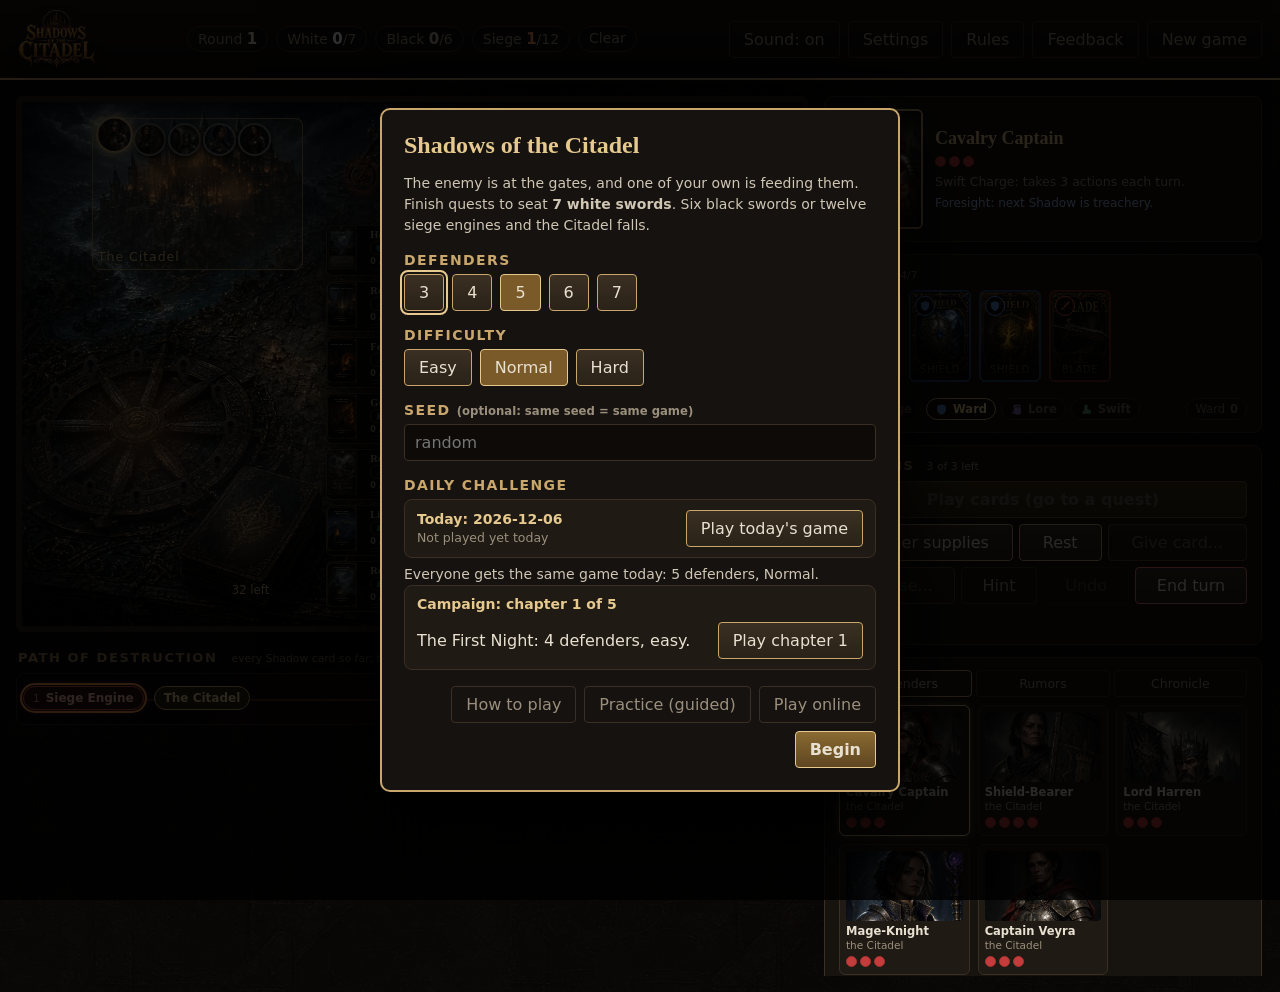
==== commit bffb51e4: "﻿Put the mission list on the board's centre column; switch off the empty frame buttons - Missions re" ====
--- a/index.html
+++ b/index.html
@@ -15,7 +15,7 @@
 <meta property="og:url" content="https://generalwax2018.github.io/SHADOWS-OF-THE-CITADEL/">
 <meta name="twitter:card" content="summary_large_image">
 <link rel="preload" href="assets/board.webp" as="image" type="image/webp">
-<link rel="stylesheet" href="css/style.css?v=20261123b">
+<link rel="stylesheet" href="css/style.css?v=20261123c">
 </head>
 <body>
 <noscript><p style="margin:0;padding:24px;text-align:center;color:#e8e0d0;background:#14100c">Shadows of the Citadel needs JavaScript. Please turn it on for this site and reload.</p></noscript>
@@ -53,6 +53,7 @@
           <div class="tokens" id="tokens-citadel"></div>
         </div>
         <div class="slots" id="slots"></div>
+        <div class="board-missions" id="boardMissions" aria-label="Missions"></div>
         <canvas class="weather-canvas" id="weatherCanvas"></canvas>
         <div class="dim" id="dim"></div>
       </div>
@@ -113,13 +114,13 @@
   <div class="modal-card" id="modalCard"></div>
 </div>
 
-<script src="js/engine.js?v=20261123b"></script>
-<script src="js/fx.js?v=20261123b"></script>
-<script src="js/missions.js?v=20261123b"></script>
-<script src="js/ambience.js?v=20261123b"></script>
-<script src="js/sound.js?v=20261123b"></script>
-<script src="js/net.js?v=20261123b"></script>
-<script src="js/online.js?v=20261123b"></script>
-<script src="js/ui.js?v=20261123b"></script>
+<script src="js/engine.js?v=20261123c"></script>
+<script src="js/fx.js?v=20261123c"></script>
+<script src="js/missions.js?v=20261123c"></script>
+<script src="js/ambience.js?v=20261123c"></script>
+<script src="js/sound.js?v=20261123c"></script>
+<script src="js/net.js?v=20261123c"></script>
+<script src="js/online.js?v=20261123c"></script>
+<script src="js/ui.js?v=20261123c"></script>
 </body>
 </html>
--- a/css/style.css
+++ b/css/style.css
@@ -794,7 +794,7 @@
 .missions-wrap { min-width: 0; }
 @media (min-width: 1360px) {
   .layout { display: flex; justify-content: center; align-items: flex-start; gap: 16px; max-width: none; }
-  .stage-wrap { flex: 0 1 calc((100vh - 285px) * 1.49); max-width: none; min-width: 480px; margin: 0; width: auto; }
+  .stage-wrap { flex: 0 1 calc((100vh - 240px) * 1.49); max-width: none; min-width: 480px; margin: 0; width: auto; }
   .missions-wrap { flex: 0 0 258px; position: sticky; top: 10px; max-height: calc(100vh - 20px); overflow-y: auto; scrollbar-width: thin; }
   .missions-wrap .missions-title { margin-top: 0; }
   .missions-wrap .missions-title small { display: none; }
@@ -838,3 +838,29 @@
   .missions-wrap .mc-bottom { position: static; grid-column: 2; align-self: end; background: none; padding: 0; }
   .missions-wrap .mc-meta { margin-bottom: 3px; }
 }
+
+/* ======================= mission list on the board's centre column ======================= */
+/* Sized in cqw (percent of the board's width) so it scales with the board. The painted frames underneath are
+   covered, and the old frame buttons are switched off so nothing invisible can be selected. */
+.board-missions { display: none; }
+body.missions-on-board .board-missions { display: block; position: absolute; left: 39%; width: 22.5%; top: 23.5%; bottom: 2.5%; z-index: 2; }
+body.missions-on-board .missions-wrap { display: none; }
+body.missions-on-board .slot { display: none !important; }
+body.missions-on-board .glint.g-col { display: none; }
+body.missions-on-board #missions { display: flex !important; flex-direction: column; gap: 0.6cqw; height: 100%; margin: 0; padding: 0; overflow: visible; }
+body.missions-on-board #missions .mslot { aspect-ratio: auto; flex: 1 1 0; min-height: 0; max-height: none; }
+body.missions-on-board #missions .mc { display: grid; grid-template-columns: auto minmax(0, 1fr); grid-template-rows: auto auto 1fr; column-gap: 0.9cqw;
+  padding: 0 0.9cqw 0.5cqw 0; transform: none !important; scale: none !important; border-width: 1px; border-radius: 0.8cqw;
+  background: rgba(12,9,6,.9); box-shadow: 0 0.4cqw 1.2cqw rgba(0,0,0,.7); }
+body.missions-on-board #missions .mc:hover { border-color: var(--gold); background: rgba(26,20,13,.95); }
+body.missions-on-board #missions .mc-art { position: relative; inset: auto; grid-row: 1 / 4; height: 100%; aspect-ratio: 2 / 3; border-right: 1px solid #3a2f22; }
+body.missions-on-board #missions .mc-shine { display: none; }
+body.missions-on-board #missions .mc-name { display: block; grid-column: 2; padding-top: 0.35cqw; font: 600 1.35cqw Georgia, serif; color: #f0e4c8; white-space: nowrap; overflow: hidden; text-overflow: ellipsis; }
+body.missions-on-board #missions .mc-top { position: static; grid-column: 2; display: flex; gap: 0.4cqw; justify-content: flex-start; margin-top: 0.2cqw; }
+body.missions-on-board #missions .mc-chip { height: 1.8cqw; min-width: 1.8cqw; padding: 0 0.5cqw; font-size: 1.05cqw; gap: 0.2cqw; }
+body.missions-on-board #missions .mc-chip svg { width: 1.1cqw; height: 1.1cqw; }
+body.missions-on-board #missions .mc-bottom { position: static; grid-column: 2; align-self: end; background: none; padding: 0; }
+body.missions-on-board #missions .mc-meta { font-size: 1.05cqw; margin-bottom: 0.25cqw; }
+body.missions-on-board #missions .mc-token { width: 1.8cqw; height: 1.8cqw; margin-left: -0.5cqw; }
+body.missions-on-board #missions .mc-bar { height: 0.5cqw; }
+body.missions-on-board #missions .mc-float { font-size: 2.2cqw; }
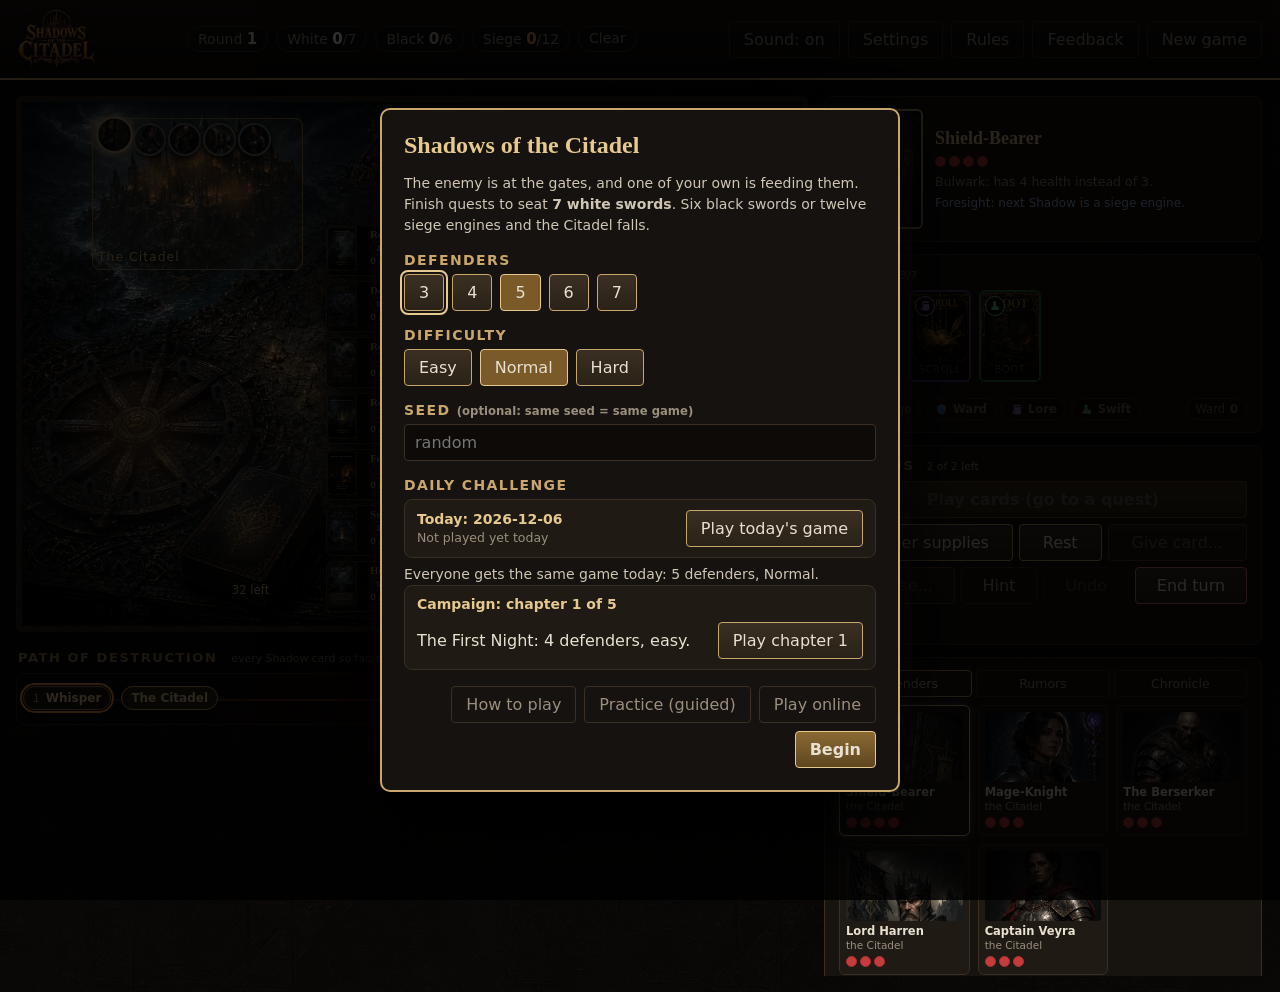
==== commit 549ca387: "﻿Enlarge the board: fill the width beside the side panel, as tall as the window allows (release 2026" ====
--- a/index.html
+++ b/index.html
@@ -15,7 +15,7 @@
 <meta property="og:url" content="https://generalwax2018.github.io/SHADOWS-OF-THE-CITADEL/">
 <meta name="twitter:card" content="summary_large_image">
 <link rel="preload" href="assets/board.webp" as="image" type="image/webp">
-<link rel="stylesheet" href="css/style.css?v=20261123c">
+<link rel="stylesheet" href="css/style.css?v=20261123d">
 </head>
 <body>
 <noscript><p style="margin:0;padding:24px;text-align:center;color:#e8e0d0;background:#14100c">Shadows of the Citadel needs JavaScript. Please turn it on for this site and reload.</p></noscript>
@@ -114,13 +114,13 @@
   <div class="modal-card" id="modalCard"></div>
 </div>
 
-<script src="js/engine.js?v=20261123c"></script>
-<script src="js/fx.js?v=20261123c"></script>
-<script src="js/missions.js?v=20261123c"></script>
-<script src="js/ambience.js?v=20261123c"></script>
-<script src="js/sound.js?v=20261123c"></script>
-<script src="js/net.js?v=20261123c"></script>
-<script src="js/online.js?v=20261123c"></script>
-<script src="js/ui.js?v=20261123c"></script>
+<script src="js/engine.js?v=20261123d"></script>
+<script src="js/fx.js?v=20261123d"></script>
+<script src="js/missions.js?v=20261123d"></script>
+<script src="js/ambience.js?v=20261123d"></script>
+<script src="js/sound.js?v=20261123d"></script>
+<script src="js/net.js?v=20261123d"></script>
+<script src="js/online.js?v=20261123d"></script>
+<script src="js/ui.js?v=20261123d"></script>
 </body>
 </html>
--- a/css/style.css
+++ b/css/style.css
@@ -779,7 +779,7 @@
 .mini { padding: 2px 10px; font-size: 12px; margin-left: 10px; vertical-align: middle; }
 /* on a desktop screen, size the board so the whole board and the Shadow trail fit without scrolling */
 @media (min-width: 981px) {
-  .stage-wrap { max-width: calc((100vh - 285px) * 1.49); margin: 0 auto; width: 100%; min-width: 480px; }
+  .stage-wrap { max-width: calc((100vh - 110px) * 1.49); margin: 0 auto; width: 100%; min-width: 480px; }
   .layout { grid-template-columns: minmax(0, 1fr) 440px; max-width: 1480px; margin: 0 auto; }
 }
 
@@ -794,7 +794,7 @@
 .missions-wrap { min-width: 0; }
 @media (min-width: 1360px) {
   .layout { display: flex; justify-content: center; align-items: flex-start; gap: 16px; max-width: none; }
-  .stage-wrap { flex: 0 1 calc((100vh - 240px) * 1.49); max-width: none; min-width: 480px; margin: 0; width: auto; }
+  .stage-wrap { flex: 1 1 0; max-width: calc((100vh - 110px) * 1.49) !important; max-width: none; min-width: 480px; margin: 0; width: auto; }
   .missions-wrap { flex: 0 0 258px; position: sticky; top: 10px; max-height: calc(100vh - 20px); overflow-y: auto; scrollbar-width: thin; }
   .missions-wrap .missions-title { margin-top: 0; }
   .missions-wrap .missions-title small { display: none; }
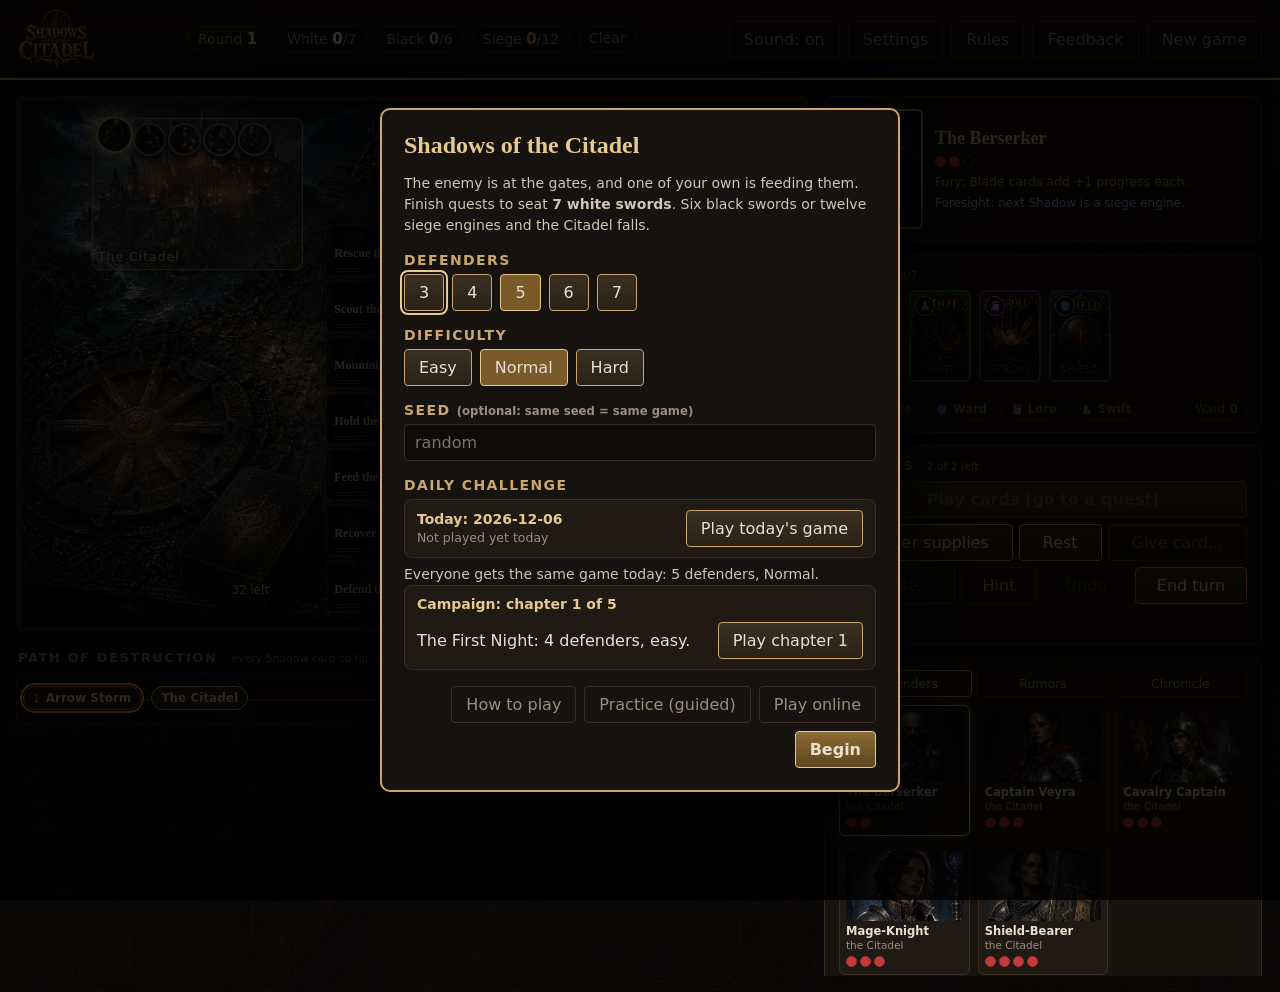
==== commit cb0c7f53: "﻿Board missions: the painting fills each card, with name, progress and chips on the art (release 202" ====
--- a/index.html
+++ b/index.html
@@ -15,7 +15,7 @@
 <meta property="og:url" content="https://generalwax2018.github.io/SHADOWS-OF-THE-CITADEL/">
 <meta name="twitter:card" content="summary_large_image">
 <link rel="preload" href="assets/board.webp" as="image" type="image/webp">
-<link rel="stylesheet" href="css/style.css?v=20261123d">
+<link rel="stylesheet" href="css/style.css?v=20261123e">
 </head>
 <body>
 <noscript><p style="margin:0;padding:24px;text-align:center;color:#e8e0d0;background:#14100c">Shadows of the Citadel needs JavaScript. Please turn it on for this site and reload.</p></noscript>
@@ -114,13 +114,13 @@
   <div class="modal-card" id="modalCard"></div>
 </div>
 
-<script src="js/engine.js?v=20261123d"></script>
-<script src="js/fx.js?v=20261123d"></script>
-<script src="js/missions.js?v=20261123d"></script>
-<script src="js/ambience.js?v=20261123d"></script>
-<script src="js/sound.js?v=20261123d"></script>
-<script src="js/net.js?v=20261123d"></script>
-<script src="js/online.js?v=20261123d"></script>
-<script src="js/ui.js?v=20261123d"></script>
+<script src="js/engine.js?v=20261123e"></script>
+<script src="js/fx.js?v=20261123e"></script>
+<script src="js/missions.js?v=20261123e"></script>
+<script src="js/ambience.js?v=20261123e"></script>
+<script src="js/sound.js?v=20261123e"></script>
+<script src="js/net.js?v=20261123e"></script>
+<script src="js/online.js?v=20261123e"></script>
+<script src="js/ui.js?v=20261123e"></script>
 </body>
 </html>
--- a/css/style.css
+++ b/css/style.css
@@ -864,3 +864,18 @@
 body.missions-on-board #missions .mc-token { width: 1.8cqw; height: 1.8cqw; margin-left: -0.5cqw; }
 body.missions-on-board #missions .mc-bar { height: 0.5cqw; }
 body.missions-on-board #missions .mc-float { font-size: 2.2cqw; }
+
+/* ======================= board missions: everything on the card itself ======================= */
+/* Each mission is a wide card: the painting fills it, the name and progress sit on the art, chips in the corner. */
+body.missions-on-board #missions .mc { display: block; padding: 0; }
+body.missions-on-board #missions .mc-art { position: absolute; inset: 0; height: auto; aspect-ratio: auto; border-right: 0; }
+body.missions-on-board #missions .mc-art .mc-svg, body.missions-on-board #missions .mc-art .mc-img { width: 100%; height: 100%; object-fit: cover; object-position: 50% 45%; }
+body.missions-on-board #missions .mc::after { content: ""; position: absolute; inset: 0; pointer-events: none; z-index: 1;
+  background: linear-gradient(90deg, rgba(6,4,3,.82) 0%, rgba(6,4,3,.35) 55%, rgba(6,4,3,.1) 100%), linear-gradient(to top, rgba(6,4,3,.85), rgba(6,4,3,0) 60%); }
+body.missions-on-board #missions .mc-name { position: absolute; z-index: 2; left: 0.9cqw; right: 0.9cqw; bottom: 1.9cqw; padding: 0;
+  font: 600 1.55cqw Georgia, serif; color: #f6ead0; text-shadow: 0 0.1cqw 0.5cqw #000, 0 0 1cqw #000; }
+body.missions-on-board #missions .mc-top { position: absolute; z-index: 2; top: 0.5cqw; left: auto; right: 0.6cqw; margin: 0; justify-content: flex-end; }
+body.missions-on-board #missions .mc-bottom { position: absolute; z-index: 2; left: 0; right: 0; bottom: 0; padding: 0 0.9cqw 0.45cqw; background: none; }
+body.missions-on-board #missions .mc-meta { justify-content: flex-end; gap: 0.6cqw; margin-bottom: 0.25cqw; position: absolute; right: 0.9cqw; bottom: 1.95cqw; }
+body.missions-on-board #missions .mc-prog { font-size: 1.15cqw; }
+body.missions-on-board #missions .mc-float, body.missions-on-board #missions .mc-stamp { z-index: 3; }
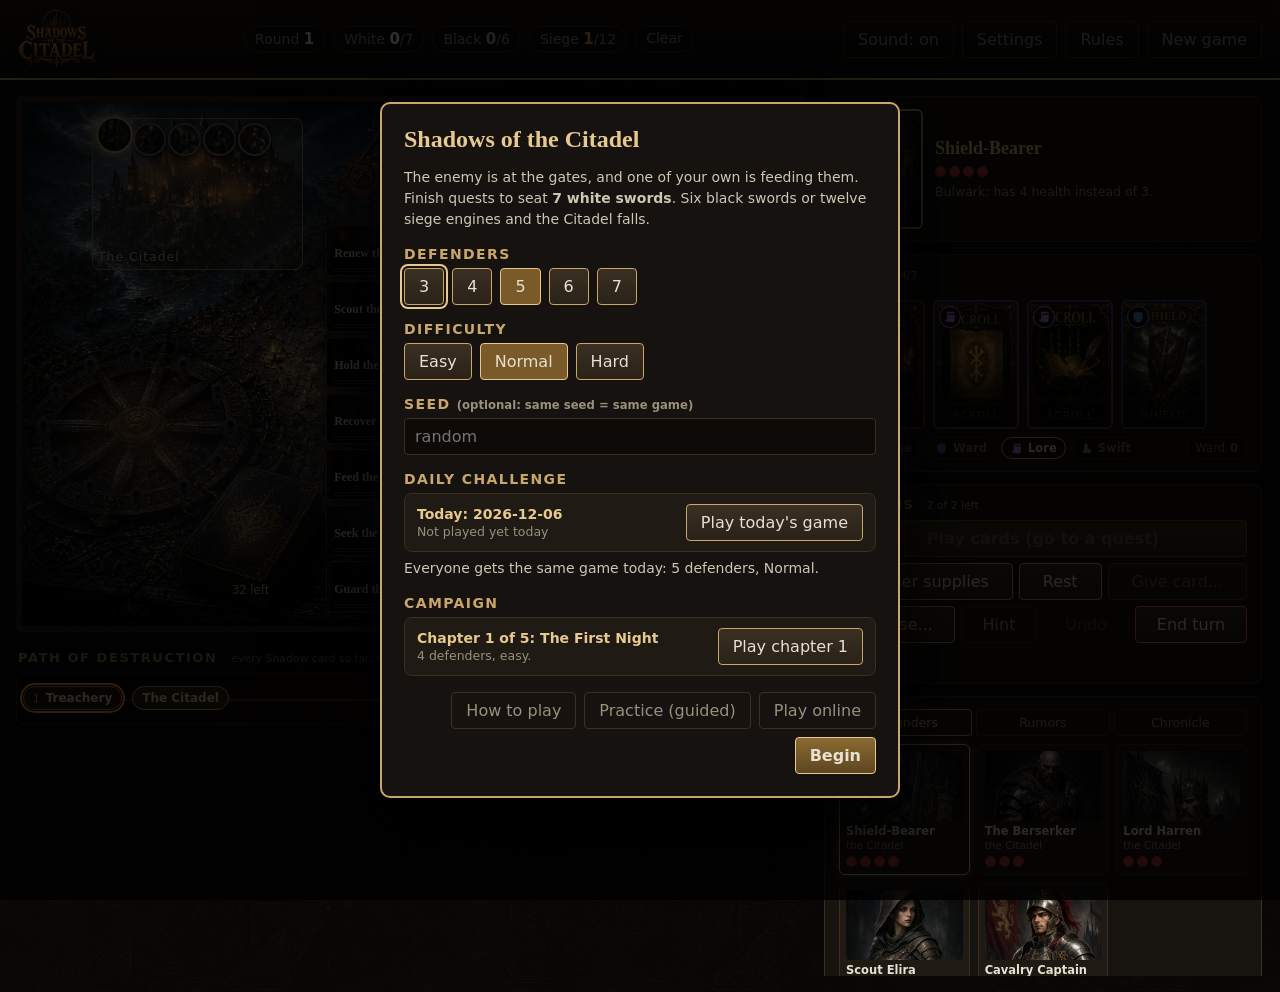
==== commit 513858d3: "enhacements" ====
--- a/index.html
+++ b/index.html
@@ -12,10 +12,14 @@
 <meta property="og:title" content="Shadows of the Citadel">
 <meta property="og:description" content="A cooperative board game of siege and betrayal. Hold the Citadel, finish the quests, and unmask the Traitor.">
 <meta property="og:image" content="https://generalwax2018.github.io/SHADOWS-OF-THE-CITADEL/assets/social.jpg">
+<meta property="og:image:width" content="800">
+<meta property="og:image:height" content="537">
+<meta property="og:image:alt" content="The Shadows of the Citadel war table: the Citadel above the valley, the sword wheel, the siege engines and two mission windows">
+<meta name="twitter:image" content="https://generalwax2018.github.io/SHADOWS-OF-THE-CITADEL/assets/social.jpg">
 <meta property="og:url" content="https://generalwax2018.github.io/SHADOWS-OF-THE-CITADEL/">
 <meta name="twitter:card" content="summary_large_image">
 <link rel="preload" href="assets/board.webp" as="image" type="image/webp">
-<link rel="stylesheet" href="css/style.css?v=20261123e">
+<link rel="stylesheet" href="css/style.css?v=20261124a">
 </head>
 <body>
 <noscript><p style="margin:0;padding:24px;text-align:center;color:#e8e0d0;background:#14100c">Shadows of the Citadel needs JavaScript. Please turn it on for this site and reload.</p></noscript>
@@ -114,13 +118,13 @@
   <div class="modal-card" id="modalCard"></div>
 </div>
 
-<script src="js/engine.js?v=20261123e"></script>
-<script src="js/fx.js?v=20261123e"></script>
-<script src="js/missions.js?v=20261123e"></script>
-<script src="js/ambience.js?v=20261123e"></script>
-<script src="js/sound.js?v=20261123e"></script>
-<script src="js/net.js?v=20261123e"></script>
-<script src="js/online.js?v=20261123e"></script>
-<script src="js/ui.js?v=20261123e"></script>
+<script src="js/engine.js?v=20261124a"></script>
+<script src="js/fx.js?v=20261124a"></script>
+<script src="js/missions.js?v=20261124a"></script>
+<script src="js/ambience.js?v=20261124a"></script>
+<script src="js/sound.js?v=20261124a"></script>
+<script src="js/net.js?v=20261124a"></script>
+<script src="js/online.js?v=20261124a"></script>
+<script src="js/ui.js?v=20261124a"></script>
 </body>
 </html>
--- a/css/style.css
+++ b/css/style.css
@@ -879,3 +879,56 @@
 body.missions-on-board #missions .mc-meta { justify-content: flex-end; gap: 0.6cqw; margin-bottom: 0.25cqw; position: absolute; right: 0.9cqw; bottom: 1.95cqw; }
 body.missions-on-board #missions .mc-prog { font-size: 1.15cqw; }
 body.missions-on-board #missions .mc-float, body.missions-on-board #missions .mc-stamp { z-index: 3; }
+
+/* ======================= release 20261124a: hand, discards, plots, modals ======================= */
+/* The hand fills its row: cards grow to the panel's width (4 to 7 per row) instead of staying thumbnail size. */
+.hand { display: grid; grid-template-columns: repeat(var(--cols, 7), minmax(0, 86px)); gap: 8px; justify-content: start; align-items: end; min-height: 0; padding-top: 10px; }
+.hand .card { width: auto; height: auto; aspect-ratio: 2 / 3; min-width: 0; font-size: 11px; }
+.hand .card.art .ico { width: 22px; height: 22px; }
+.hand .empty-note, .hand .limit-note { grid-column: 1 / -1; }
+.hand.over-limit { box-shadow: inset 0 0 0 1px rgba(224,116,116,.35); border-radius: 8px; padding: 10px 6px 6px; }
+.limit-note { margin: 2px 0 0; font-size: 12px; line-height: 1.4; color: #f0b8a8; }
+#handHint.over { color: var(--bad); font-weight: 600; }
+
+/* Discard: a warning, not a danger. */
+button.warn { border-color: #c9934a; color: #f1d3a0; background: linear-gradient(#2a1f12, #1c150d); }
+button.warn:not(:disabled):hover { border-color: #f0c070; }
+
+/* The Traitor's target picker. */
+.plot-pick { grid-template-columns: repeat(auto-fill, minmax(140px, 1fr)); }
+.plot-pick button { display: grid; justify-items: center; gap: 3px; padding: 10px 8px; }
+.plot-pick button b { font: 600 13px Georgia, serif; color: #f0e4c8; }
+.plot-pick button small { color: var(--muted); }
+.plot-pick button .suit-ico { width: 22px; height: 22px; }
+.plot-pick button:hover { border-color: #b2463a; box-shadow: 0 0 12px rgba(178,70,58,.45); }
+
+/* Dialogs never scroll sideways; long codes and rows wrap instead. */
+.modal-card { overflow-x: hidden; }
+.modal-card textarea.code { max-width: 100%; box-sizing: border-box; word-break: break-all; }
+.modal-card .daily > div { min-width: 0; flex: 1 1 200px; }
+.modal-card .daily small { display: block; margin-top: 2px; }
+
+/* The board, its title and the Path of destruction all fit in one screen height on desktop (no scrolling to see the trail). */
+@media (min-width: 981px) { .stage-wrap { max-width: calc((100vh - 210px) * 1.48) !important; } }
+
+/* Phone: a compact top bar (logo and buttons on one row, the counters under them) so the board starts near the top. */
+@media (max-width: 560px) {
+  .topbar { display: grid; grid-template-columns: auto minmax(0, 1fr); padding: 8px 10px; gap: 6px 10px; }
+  .logo-img { height: 40px; }
+  .topbtns { grid-row: 1; grid-column: 2; justify-self: end; flex-wrap: wrap; justify-content: flex-end; gap: 5px; }
+  .topbtns button { padding: 5px 8px; font-size: 12.5px; white-space: nowrap; }
+  .status { grid-column: 1 / -1; gap: 5px; font-size: 12.5px; }
+  .status .chip { padding: 2px 8px; }
+  .status .chip strong { font-size: 13.5px; }
+  .missions { grid-auto-columns: 36%; }
+  .hand { grid-template-columns: repeat(var(--cols, 7), minmax(0, 1fr)); }
+}
+
+/* Small boards (mission list under the board): the painted frames were blank. Show each mission's suit, rounds left
+   and a progress bar in its frame so the board still reads at a glance; tap a frame for the details. */
+body:not(.missions-on-board) .slot .qmeta { display: flex !important; position: absolute; left: 4%; top: 45%; transform: translateY(-70%); gap: 3px; font-size: 8.5px; line-height: 1; color: #f0e4c8; }
+body:not(.missions-on-board) .slot .qmeta > span:not(.suit-ico):not(.timer) { display: none; }
+body:not(.missions-on-board) .slot .qmeta .suit-ico { width: 10px; height: 10px; }
+body:not(.missions-on-board) .slot .qmeta .timer { font-variant-numeric: tabular-nums; text-shadow: 0 0 3px #000; }
+body:not(.missions-on-board) .slot .bar { display: block !important; left: 6%; right: 6%; bottom: 18%; height: 2.5px; }
+body:not(.missions-on-board) .slot.urgent { box-shadow: inset 0 0 0 1px var(--bad); }
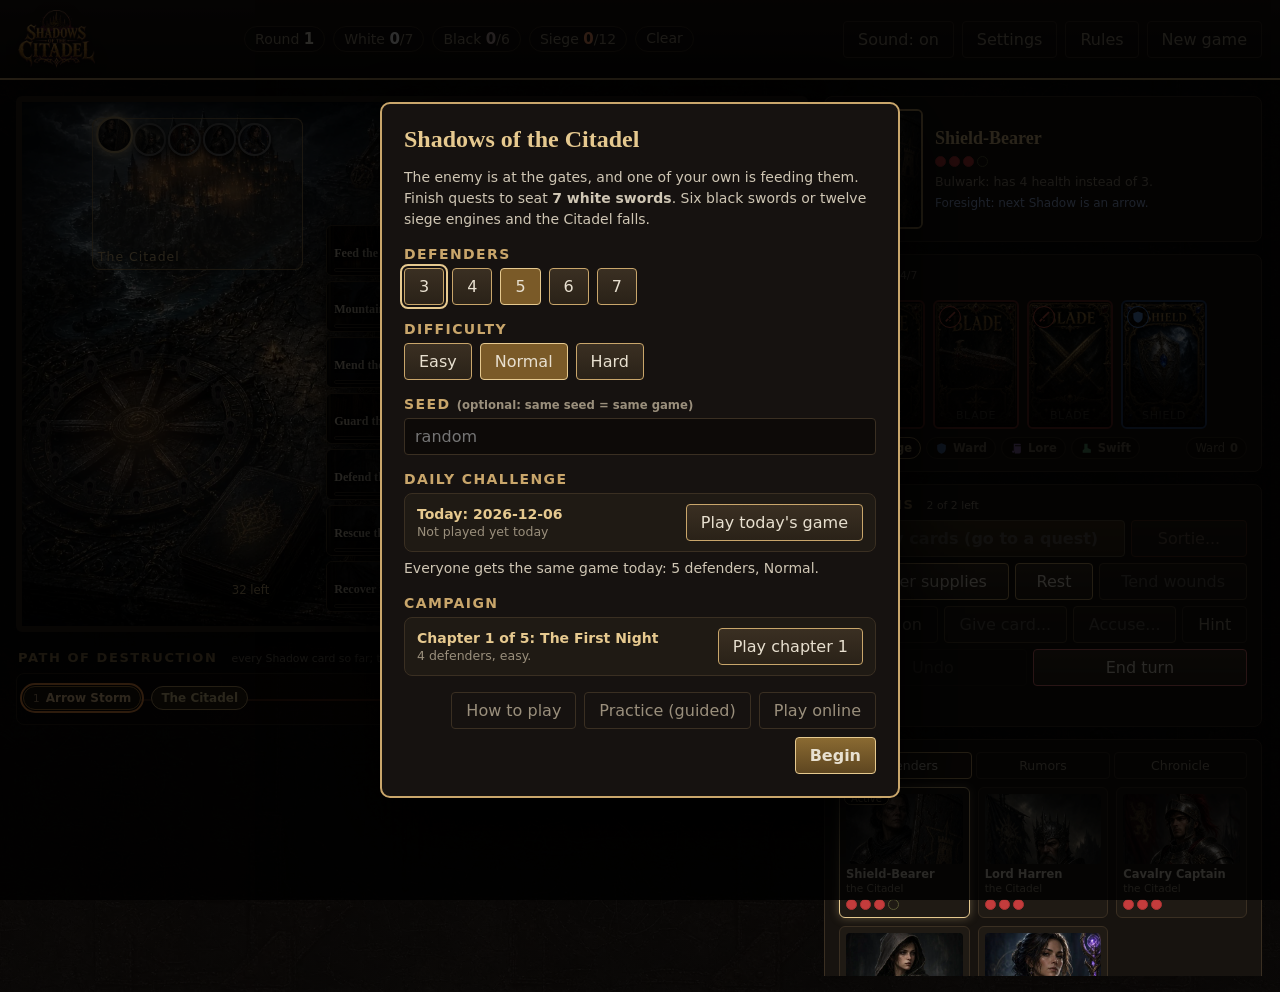
==== commit a75e7126: "updates" ====
--- a/index.html
+++ b/index.html
@@ -19,7 +19,7 @@
 <meta property="og:url" content="https://generalwax2018.github.io/SHADOWS-OF-THE-CITADEL/">
 <meta name="twitter:card" content="summary_large_image">
 <link rel="preload" href="assets/board.webp" as="image" type="image/webp">
-<link rel="stylesheet" href="css/style.css?v=20261124a">
+<link rel="stylesheet" href="css/style.css?v=20261124b">
 </head>
 <body>
 <noscript><p style="margin:0;padding:24px;text-align:center;color:#e8e0d0;background:#14100c">Shadows of the Citadel needs JavaScript. Please turn it on for this site and reload.</p></noscript>
@@ -118,13 +118,13 @@
   <div class="modal-card" id="modalCard"></div>
 </div>
 
-<script src="js/engine.js?v=20261124a"></script>
-<script src="js/fx.js?v=20261124a"></script>
-<script src="js/missions.js?v=20261124a"></script>
-<script src="js/ambience.js?v=20261124a"></script>
-<script src="js/sound.js?v=20261124a"></script>
-<script src="js/net.js?v=20261124a"></script>
-<script src="js/online.js?v=20261124a"></script>
-<script src="js/ui.js?v=20261124a"></script>
+<script src="js/engine.js?v=20261124b"></script>
+<script src="js/fx.js?v=20261124b"></script>
+<script src="js/missions.js?v=20261124b"></script>
+<script src="js/ambience.js?v=20261124b"></script>
+<script src="js/sound.js?v=20261124b"></script>
+<script src="js/net.js?v=20261124b"></script>
+<script src="js/online.js?v=20261124b"></script>
+<script src="js/ui.js?v=20261124b"></script>
 </body>
 </html>
--- a/css/style.css
+++ b/css/style.css
@@ -932,3 +932,7 @@
 body:not(.missions-on-board) .slot .qmeta .timer { font-variant-numeric: tabular-nums; text-shadow: 0 0 3px #000; }
 body:not(.missions-on-board) .slot .bar { display: block !important; left: 6%; right: 6%; bottom: 18%; height: 2.5px; }
 body:not(.missions-on-board) .slot.urgent { box-shadow: inset 0 0 0 1px var(--bad); }
+
+/* Sortie: an action against the siege, coloured like the siege counter. */
+button.siege-act { border-color: #c46a3a; color: #ffd2b8; }
+button.siege-act:not(:disabled):hover { border-color: #ff9a6a; background: #3a2216; }
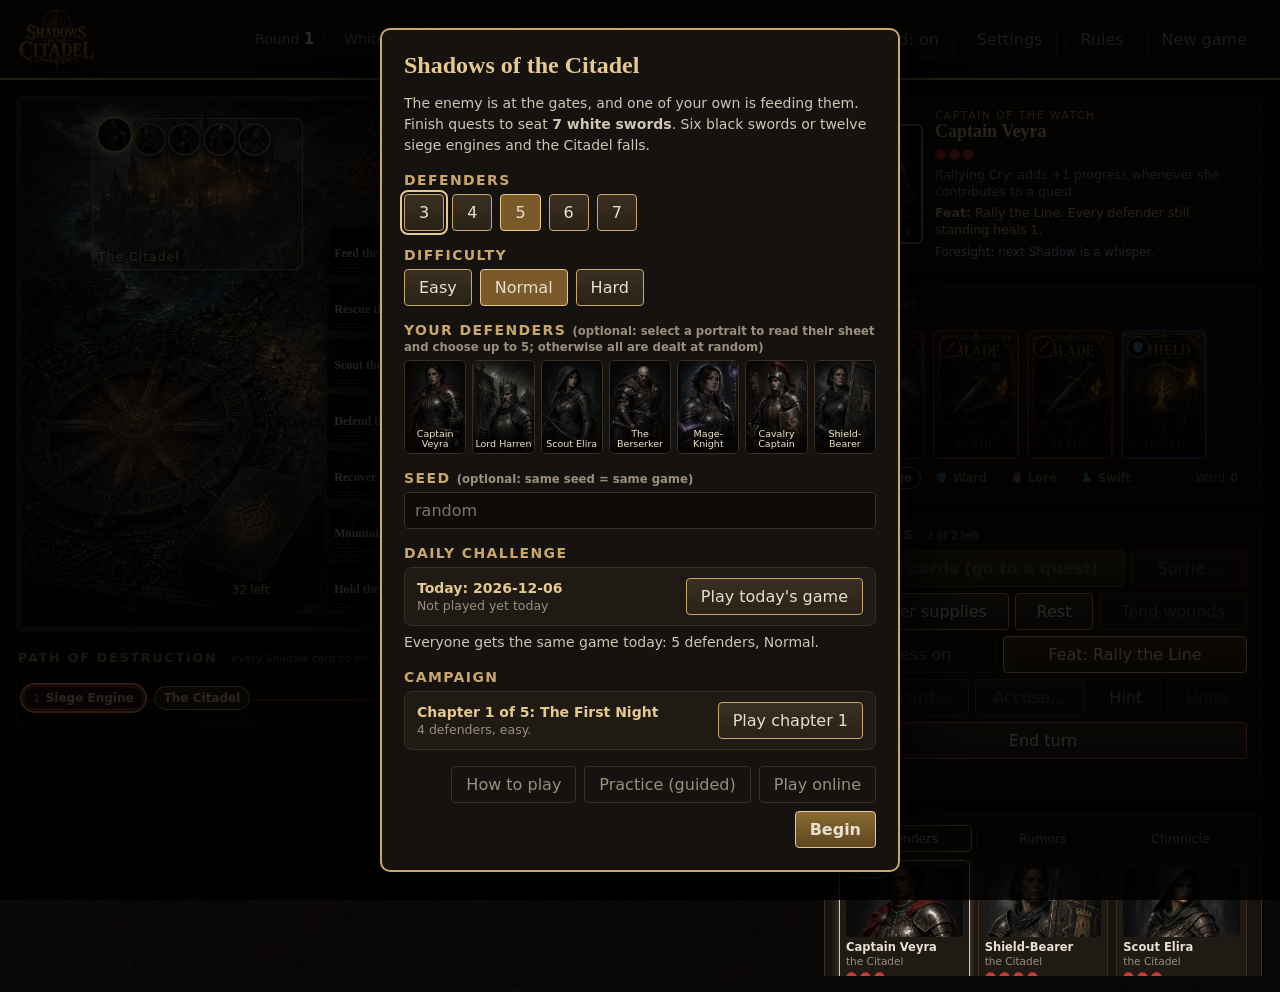
==== commit d37ed101: "enhance players" ====
--- a/index.html
+++ b/index.html
@@ -19,7 +19,7 @@
 <meta property="og:url" content="https://generalwax2018.github.io/SHADOWS-OF-THE-CITADEL/">
 <meta name="twitter:card" content="summary_large_image">
 <link rel="preload" href="assets/board.webp" as="image" type="image/webp">
-<link rel="stylesheet" href="css/style.css?v=20261124b">
+<link rel="stylesheet" href="css/style.css?v=20261124c">
 </head>
 <body>
 <noscript><p style="margin:0;padding:24px;text-align:center;color:#e8e0d0;background:#14100c">Shadows of the Citadel needs JavaScript. Please turn it on for this site and reload.</p></noscript>
@@ -118,13 +118,13 @@
   <div class="modal-card" id="modalCard"></div>
 </div>
 
-<script src="js/engine.js?v=20261124b"></script>
-<script src="js/fx.js?v=20261124b"></script>
-<script src="js/missions.js?v=20261124b"></script>
-<script src="js/ambience.js?v=20261124b"></script>
-<script src="js/sound.js?v=20261124b"></script>
-<script src="js/net.js?v=20261124b"></script>
-<script src="js/online.js?v=20261124b"></script>
-<script src="js/ui.js?v=20261124b"></script>
+<script src="js/engine.js?v=20261124c"></script>
+<script src="js/fx.js?v=20261124c"></script>
+<script src="js/missions.js?v=20261124c"></script>
+<script src="js/ambience.js?v=20261124c"></script>
+<script src="js/sound.js?v=20261124c"></script>
+<script src="js/net.js?v=20261124c"></script>
+<script src="js/online.js?v=20261124c"></script>
+<script src="js/ui.js?v=20261124c"></script>
 </body>
 </html>
--- a/css/style.css
+++ b/css/style.css
@@ -936,3 +936,73 @@
 /* Sortie: an action against the siege, coloured like the siege counter. */
 button.siege-act { border-color: #c46a3a; color: #ffd2b8; }
 button.siege-act:not(:disabled):hover { border-color: #ff9a6a; background: #3a2216; }
+
+/* ======================= release 20261124c: character sheets, the company, Feats ======================= */
+.modal-card.wide { max-width: 760px; }
+
+/* The poster: a tall portrait beside the character's sheet. */
+.poster { display: grid; grid-template-columns: minmax(0, 300px) minmax(0, 1fr); gap: 20px; align-items: start; }
+.poster-art { position: relative; border-radius: 10px; overflow: hidden; border: 2px solid var(--gold); box-shadow: 0 10px 30px rgba(0,0,0,.7), inset 0 0 0 1px rgba(255,240,200,.15); aspect-ratio: 2 / 3; background: #0c0907; }
+.poster-art img { width: 100%; height: 100%; object-fit: cover; display: block; animation: breathe 6s ease-in-out infinite; transform-origin: 50% 100%; }
+.poster-art::after { content: ''; position: absolute; inset: 0; background: linear-gradient(to top, rgba(8,6,5,.85), rgba(8,6,5,0) 35%); pointer-events: none; }
+.poster-role { position: absolute; z-index: 1; left: 0; right: 0; bottom: 12px; text-align: center; font: 600 13px Georgia, serif; letter-spacing: .3em; text-transform: uppercase; color: var(--gold-hi); text-shadow: 0 1px 6px #000; }
+.poster-title { display: block; font-size: 12px; letter-spacing: .2em; text-transform: uppercase; color: var(--gold); }
+.poster-body h2 { margin: 2px 0 6px; font-size: 30px; }
+.poster-hp { display: flex; align-items: center; gap: 5px; margin-bottom: 12px; }
+.poster-hp i { width: 14px; height: 14px; border-radius: 50%; border: 1px solid #a33; background: #c43c3c; box-shadow: 0 0 6px rgba(196,60,60,.5); }
+.poster-hp i.off { background: transparent; border-color: #553; box-shadow: none; }
+.poster-hp span { margin-left: 6px; font-size: 12px; color: var(--muted); }
+.poster-box { border: 1px solid var(--edge); border-radius: 8px; padding: 9px 12px; margin: 0 0 9px; background: linear-gradient(180deg, #1f1912, #15110c); }
+.poster-box small { display: block; font-size: 10.5px; letter-spacing: .14em; text-transform: uppercase; color: var(--muted); }
+.poster-box b { display: block; font: 600 17px Georgia, serif; color: #f0e4c8; margin: 2px 0; }
+.modal-card .poster-box p { margin: 0; font-size: 13.5px; }
+.poster-box.feat { border-color: #8a6a32; box-shadow: inset 0 0 18px rgba(230,201,143,.08); }
+.poster-box.feat b { color: var(--gold-hi); }
+.poster-box.feat.used { opacity: .55; }
+.modal-card p.poster-bio { font-style: italic; color: #b8ad98; font-size: 13px; margin: 6px 0 0; }
+.poster-status { display: flex; flex-wrap: wrap; gap: 6px; margin-top: 10px; }
+.poster-status span { padding: 2px 9px; border: 1px solid var(--edge); border-radius: 99px; font-size: 12px; color: var(--ink); background: #120e0b; }
+.poster.is-traitor .poster-art { border-color: #d0584a; box-shadow: 0 0 34px rgba(208,60,40,.45); }
+.poster.is-loyal .poster-art { border-color: #5a9ad0; box-shadow: 0 0 28px rgba(90,154,208,.35); }
+.poster .role-banner { padding: 12px; margin-bottom: 12px; }
+.poster .role-banner b { font-size: 22px; }
+@media (max-width: 620px) {
+  .poster { grid-template-columns: 1fr; }
+  .poster-art { max-width: 220px; margin: 0 auto; width: 100%; }
+}
+
+/* Choosing defenders on the start screen. */
+.pick-row { display: grid; grid-template-columns: repeat(7, minmax(0, 1fr)); gap: 6px; }
+.pick-def { position: relative; padding: 0; border: 1px solid var(--edge); border-radius: 6px; overflow: hidden; background: #0c0907; aspect-ratio: 2 / 3; }
+.pick-def img { width: 100%; height: 100%; object-fit: cover; object-position: 50% 15%; display: block; filter: saturate(.6) brightness(.75); transition: filter .2s; }
+.pick-def span { position: absolute; left: 0; right: 0; bottom: 0; padding: 10px 2px 3px; font-size: 9.5px; line-height: 1.1; text-align: center; color: #f0e4c8; background: linear-gradient(to top, rgba(6,4,3,.95), rgba(6,4,3,0)); }
+.pick-def:hover img, .pick-def.sel img { filter: none; }
+.pick-def.sel { border-color: var(--gold-hi); box-shadow: 0 0 12px rgba(230,201,143,.5); }
+.pick-def i { position: absolute; top: 4px; right: 4px; width: 18px; height: 18px; border-radius: 50%; background: var(--gold-hi); color: #1a1208; font: 700 11px/18px system-ui, sans-serif; font-style: normal; text-align: center; }
+@media (max-width: 560px) { .pick-row { grid-template-columns: repeat(4, minmax(0, 1fr)); } }
+
+/* The company at the start of a game. */
+.muster { display: grid; grid-template-columns: repeat(auto-fill, minmax(110px, 1fr)); gap: 10px; margin-top: 10px; }
+.muster-card { position: relative; padding: 0; border: 1px solid #5a4a30; border-radius: 8px; overflow: hidden; aspect-ratio: 2 / 3; background: #0c0907; text-align: left; }
+.muster-card img { position: absolute; inset: 0; width: 100%; height: 100%; object-fit: cover; object-position: 50% 15%; }
+.muster-card::after { content: ''; position: absolute; inset: 0; background: linear-gradient(to top, rgba(6,4,3,.95) 8%, rgba(6,4,3,0) 55%); }
+.muster-card b, .muster-card small, .muster-card .mc-role { position: absolute; z-index: 1; left: 8px; right: 8px; }
+.muster-card b { bottom: 22px; font: 600 13px Georgia, serif; color: #f6ead0; }
+.muster-card small { bottom: 7px; font-size: 10.5px; color: var(--gold-hi); }
+.muster-card .mc-role { top: 6px; font-size: 9.5px; letter-spacing: .18em; text-transform: uppercase; color: var(--gold-hi); text-shadow: 0 1px 4px #000; }
+.muster-card:hover { border-color: var(--gold-hi); transform: translateY(-3px); }
+
+/* In play: the portrait opens the sheet; the Feat is a gold button. */
+.active-panel .portrait.poster-link { padding: 0; cursor: zoom-in; background: none; }
+.active-panel .portrait.poster-link:hover { border-color: var(--gold-hi); box-shadow: 0 0 12px rgba(230,201,143,.45); }
+.ap-title { display: block; font-size: 10.5px; letter-spacing: .16em; text-transform: uppercase; color: var(--gold); }
+.active-panel p.feat-line { color: #d8c08a; }
+.active-panel p.feat-line.used { opacity: .5; }
+button.feat-act { border-color: var(--gold-hi); color: #ffe9b0; background: linear-gradient(#4a3818, #2a1f0e); box-shadow: inset 0 0 10px rgba(230,201,143,.15); }
+button.feat-act:not(:disabled):hover { background: #5c4520; box-shadow: 0 0 12px rgba(230,201,143,.4); }
+.pm { cursor: zoom-in; }
+.pm:hover { border-color: var(--gold); }
+.pm.feat-spent::after { content: 'Feat used'; position: absolute; top: 4px; right: 4px; font-size: 9px; color: var(--muted); background: rgba(0,0,0,.7); padding: 0 5px; border-radius: 99px; }
+.seat-pick { display: inline-flex; align-items: center; gap: 5px; color: var(--gold); font-size: 11.5px; }
+.seat-pick img { width: 18px; height: 24px; object-fit: cover; border-radius: 3px; }
+.seat-row { grid-template-columns: 24px 1fr auto auto; }
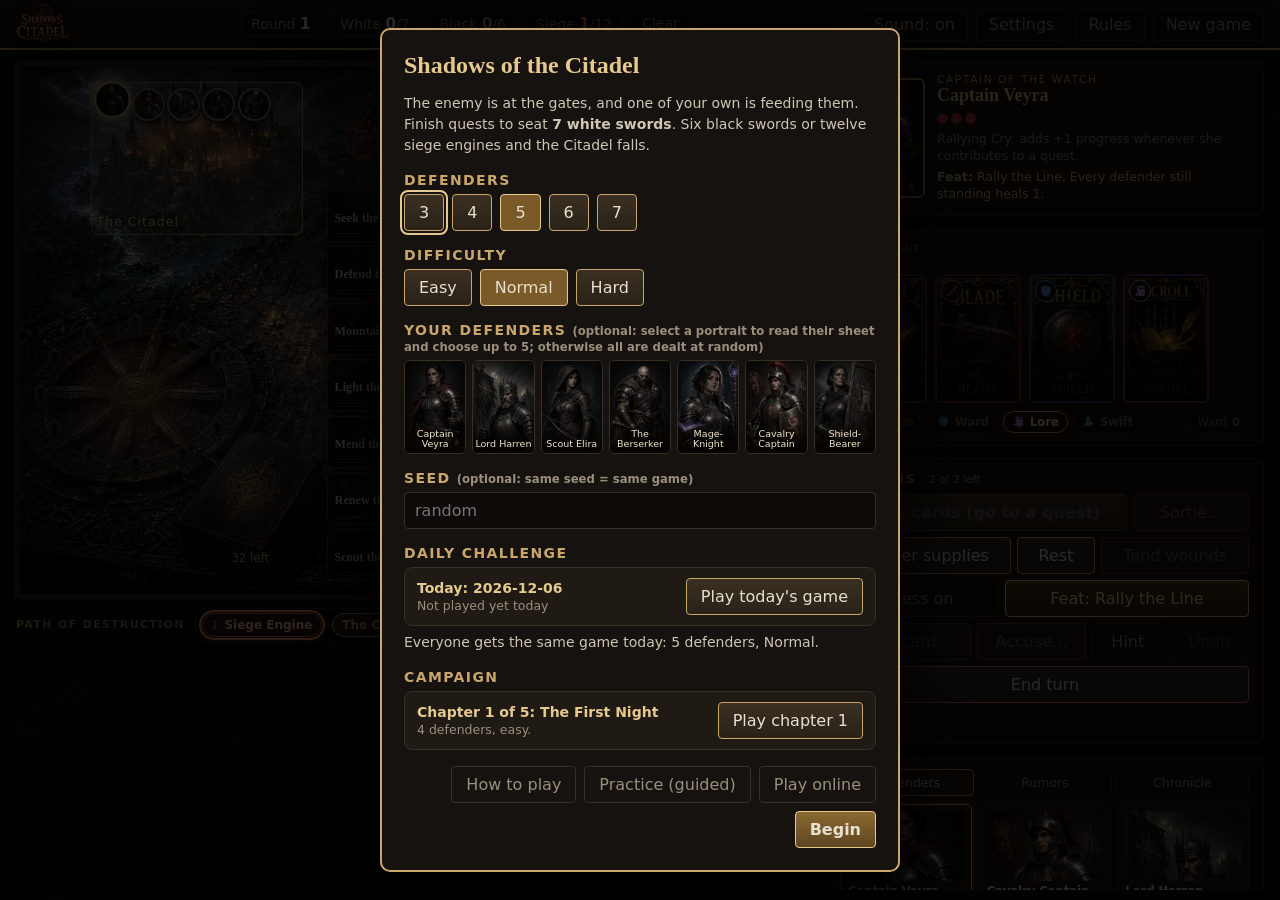
==== commit 317f8f9d: "fix board size" ====
--- a/index.html
+++ b/index.html
@@ -19,7 +19,7 @@
 <meta property="og:url" content="https://generalwax2018.github.io/SHADOWS-OF-THE-CITADEL/">
 <meta name="twitter:card" content="summary_large_image">
 <link rel="preload" href="assets/board.webp" as="image" type="image/webp">
-<link rel="stylesheet" href="css/style.css?v=20261124c">
+<link rel="stylesheet" href="css/style.css?v=20261124d">
 </head>
 <body>
 <noscript><p style="margin:0;padding:24px;text-align:center;color:#e8e0d0;background:#14100c">Shadows of the Citadel needs JavaScript. Please turn it on for this site and reload.</p></noscript>
@@ -118,13 +118,13 @@
   <div class="modal-card" id="modalCard"></div>
 </div>
 
-<script src="js/engine.js?v=20261124c"></script>
-<script src="js/fx.js?v=20261124c"></script>
-<script src="js/missions.js?v=20261124c"></script>
-<script src="js/ambience.js?v=20261124c"></script>
-<script src="js/sound.js?v=20261124c"></script>
-<script src="js/net.js?v=20261124c"></script>
-<script src="js/online.js?v=20261124c"></script>
-<script src="js/ui.js?v=20261124c"></script>
+<script src="js/engine.js?v=20261124d"></script>
+<script src="js/fx.js?v=20261124d"></script>
+<script src="js/missions.js?v=20261124d"></script>
+<script src="js/ambience.js?v=20261124d"></script>
+<script src="js/sound.js?v=20261124d"></script>
+<script src="js/net.js?v=20261124d"></script>
+<script src="js/online.js?v=20261124d"></script>
+<script src="js/ui.js?v=20261124d"></script>
 </body>
 </html>
--- a/css/style.css
+++ b/css/style.css
@@ -1005,4 +1005,26 @@
 .pm.feat-spent::after { content: 'Feat used'; position: absolute; top: 4px; right: 4px; font-size: 9px; color: var(--muted); background: rgba(0,0,0,.7); padding: 0 5px; border-radius: 99px; }
 .seat-pick { display: inline-flex; align-items: center; gap: 5px; color: var(--gold); font-size: 11.5px; }
 .seat-pick img { width: 18px; height: 24px; object-fit: cover; border-radius: 3px; }
-.seat-row { grid-template-columns: 24px 1fr auto auto; }+.seat-row { grid-template-columns: 24px 1fr auto auto; }
+/* ======================= release 20261124d: a bigger board ======================= */
+/* The board keeps its painted proportions, so its size is set by the window's height. Every pixel of height spent on
+   the top bar and the trail cost the board 1.5 px of width, so on desktop both are slimmed down. */
+@media (min-width: 981px) {
+  .topbar { padding: 4px 16px; min-height: 0; }
+  .logo-img { height: 40px; }
+  .topbtns button { padding: 6px 12px; }
+  .layout { padding: 10px 14px; gap: 14px; }
+  /* the trail's title sits on the same line as the trail, under the board */
+  .stage-wrap { display: grid; grid-template-columns: auto minmax(0, 1fr); column-gap: 10px; align-items: center; }
+  .stage-wrap > .stage { grid-column: 1 / -1; }
+  .stage-wrap > .missions-title { margin: 8px 0 0 2px; font-size: 11px; white-space: nowrap; }
+  .stage-wrap > .missions-title small { display: none; }
+  .stage-wrap > .trail { margin-top: 8px; min-height: 34px; padding: 3px 6px; }
+  .stage-wrap { max-width: calc((100vh - 116px) * 1.48) !important; }
+  .side { max-height: calc(100vh - 70px); }
+}
+/* Settings > Board size > Large: the board takes all the width beside the side panel (the page may scroll a little). */
+@media (min-width: 981px) {
+  html.board-large .stage-wrap { max-width: none !important; flex: 1 1 0; }
+  html.board-large .layout { justify-content: stretch; }
+}@media (min-width: 1600px) { .side { flex: 0 0 clamp(440px, 26vw, 520px); } }
